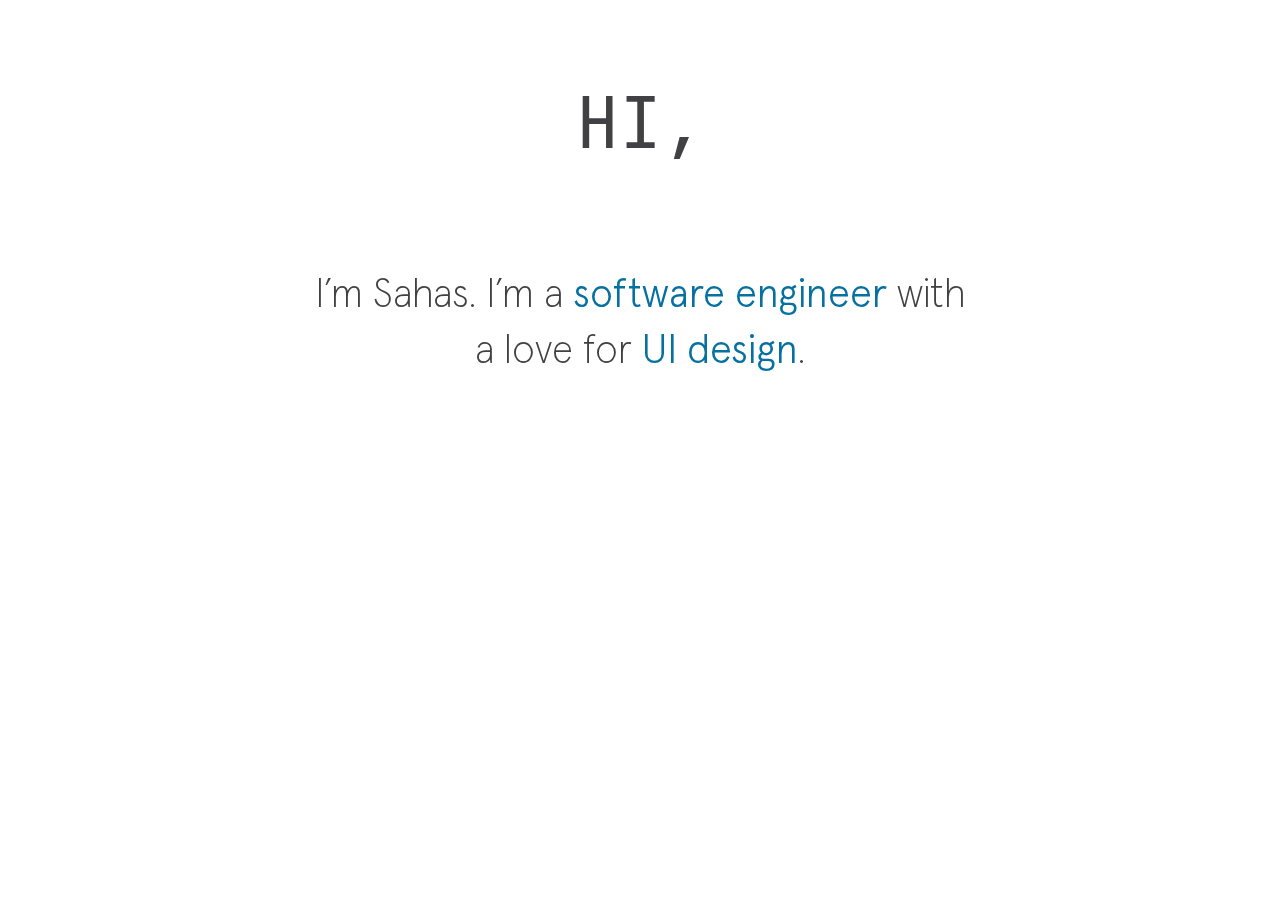
==== index.html @ 540bfed7 "minor font fixes" ====
<!doctype html>
<html lang="en">
<head>
    <!-- Required meta tags -->
    <meta charset="utf-8">
    <meta name="viewport" content="width=device-width, initial-scale=1, shrink-to-fit=no">

    <link
            rel="stylesheet"
            href="https://cdnjs.cloudflare.com/ajax/libs/animate.css/4.1.0/animate.min.css"
    />
    <!-- Bootstrap CSS -->
    <link rel="stylesheet" href="https://stackpath.bootstrapcdn.com/bootstrap/4.5.2/css/bootstrap.min.css" integrity="sha384-JcKb8q3iqJ61gNV9KGb8thSsNjpSL0n8PARn9HuZOnIxN0hoP+VmmDGMN5t9UJ0Z" crossorigin="anonymous">

    <link rel="stylesheet" href="fonts/ApercuPro/apercu_pro.css">
    <link rel="stylesheet" href="/css/styles.css">
    <link rel="stylesheet" href="css/styles.css">

    <script src="js/background.js"></script>
    <title>Sahas Chitlange</title>
</head>
<body>
<div include-html="html/navbar.html"></div>
<script>
    includeHTML();
</script>

<div class="container-fluid" id="background_container"></div>
<div class="container-fluid" >
    <div style="text-align: center; padding-top: 5em">
        <h1 id="hi" style="font-size: 4.5rem">HI,</h1>
        <h3 id="tag_line" style="margin: auto; margin-top: 101px; max-width: 652px; font-size: 2.5rem; line-height: 3.5rem">I’m Sahas. I’m a <accent>software engineer</accent> with a love for <accent>UI design</accent>. </h3>
    </div>

    <div style="height: 5rem"> 	&nbsp; </div>
</div>

<!-- Optional JavaScript -->
<!-- jQuery first, then Popper.js, then Bootstrap JS -->
<script src="https://code.jquery.com/jquery-3.5.1.slim.min.js" integrity="sha384-DfXdz2htPH0lsSSs5nCTpuj/zy4C+OGpamoFVy38MVBnE+IbbVYUew+OrCXaRkfj" crossorigin="anonymous"></script>
<script src="https://cdn.jsdelivr.net/npm/popper.js@1.16.1/dist/umd/popper.min.js" integrity="sha384-9/reFTGAW83EW2RDu2S0VKaIzap3H66lZH81PoYlFhbGU+6BZp6G7niu735Sk7lN" crossorigin="anonymous"></script>
<script src="https://stackpath.bootstrapcdn.com/bootstrap/4.5.2/js/bootstrap.min.js" integrity="sha384-B4gt1jrGC7Jh4AgTPSdUtOBvfO8shuf57BaghqFfPlYxofvL8/KUEfYiJOMMV+rV" crossorigin="anonymous"></script>

</body>
</html>
---- fonts/ApercuPro/apercu_pro.css ----
@font-face {
    font-family: 'Apercu Pro';
    src: url('ApercuPro-Medium.eot');
    src: local('Apercu Pro Medium'), local('ApercuPro-Medium'),
        url('ApercuPro-Medium.eot?#iefix') format('embedded-opentype'),
        url('ApercuPro-Medium.woff2') format('woff2'),
        url('ApercuPro-Medium.woff') format('woff'),
        url('ApercuPro-Medium.ttf') format('truetype');
    font-weight: 500;
    font-style: normal;
}

@font-face {
    font-family: 'Apercu Pro';
    src: url('ApercuPro-MediumItalic.eot');
    src: local('Apercu Pro Medium Italic'), local('ApercuPro-MediumItalic'),
        url('ApercuPro-MediumItalic.eot?#iefix') format('embedded-opentype'),
        url('ApercuPro-MediumItalic.woff2') format('woff2'),
        url('ApercuPro-MediumItalic.woff') format('woff'),
        url('ApercuPro-MediumItalic.ttf') format('truetype');
    font-weight: 500;
    font-style: italic;
}

@font-face {
    font-family: 'Apercu Pro';
    src: url('ApercuPro-ExtraLight.eot');
    src: local('Apercu Pro ExtraLight'), local('ApercuPro-ExtraLight'),
        url('ApercuPro-ExtraLight.eot?#iefix') format('embedded-opentype'),
        url('ApercuPro-ExtraLight.woff2') format('woff2'),
        url('ApercuPro-ExtraLight.woff') format('woff'),
        url('ApercuPro-ExtraLight.ttf') format('truetype');
    font-weight: 200;
    font-style: normal;
}

@font-face {
    font-family: 'Apercu Pro';
    src: url('ApercuPro-Black.eot');
    src: local('Apercu Pro Black'), local('ApercuPro-Black'),
        url('ApercuPro-Black.eot?#iefix') format('embedded-opentype'),
        url('ApercuPro-Black.woff2') format('woff2'),
        url('ApercuPro-Black.woff') format('woff'),
        url('ApercuPro-Black.ttf') format('truetype');
    font-weight: 900;
    font-style: normal;
}

@font-face {
    font-family: 'Apercu Pro';
    src: url('ApercuPro-Bold.eot');
    src: local('Apercu Pro Bold'), local('ApercuPro-Bold'),
        url('ApercuPro-Bold.eot?#iefix') format('embedded-opentype'),
        url('ApercuPro-Bold.woff2') format('woff2'),
        url('ApercuPro-Bold.woff') format('woff'),
        url('ApercuPro-Bold.ttf') format('truetype');
    font-weight: bold;
    font-style: normal;
}

@font-face {
    font-family: 'Apercu Pro';
    src: url('ApercuPro-BoldItalic.eot');
    src: local('Apercu Pro Bold Italic'), local('ApercuPro-BoldItalic'),
        url('ApercuPro-BoldItalic.eot?#iefix') format('embedded-opentype'),
        url('ApercuPro-BoldItalic.woff2') format('woff2'),
        url('ApercuPro-BoldItalic.woff') format('woff'),
        url('ApercuPro-BoldItalic.ttf') format('truetype');
    font-weight: bold;
    font-style: italic;
}

@font-face {
    font-family: 'Apercu Pro';
    src: url('ApercuPro-Thin.eot');
    src: local('Apercu Pro Thin'), local('ApercuPro-Thin'),
        url('ApercuPro-Thin.eot?#iefix') format('embedded-opentype'),
        url('ApercuPro-Thin.woff2') format('woff2'),
        url('ApercuPro-Thin.woff') format('woff'),
        url('ApercuPro-Thin.ttf') format('truetype');
    font-weight: 100;
    font-style: normal;
}

@font-face {
    font-family: 'Apercu Pro';
    src: url('ApercuPro-ThinItalic.eot');
    src: local('Apercu Pro Thin Italic'), local('ApercuPro-ThinItalic'),
        url('ApercuPro-ThinItalic.eot?#iefix') format('embedded-opentype'),
        url('ApercuPro-ThinItalic.woff2') format('woff2'),
        url('ApercuPro-ThinItalic.woff') format('woff'),
        url('ApercuPro-ThinItalic.ttf') format('truetype');
    font-weight: 100;
    font-style: italic;
}

@font-face {
    font-family: 'Apercu Pro';
    src: url('ApercuPro-Regular.eot');
    src: local('Apercu Pro Regular'), local('ApercuPro-Regular'),
        url('ApercuPro-Regular.eot?#iefix') format('embedded-opentype'),
        url('ApercuPro-Regular.woff2') format('woff2'),
        url('ApercuPro-Regular.woff') format('woff'),
        url('ApercuPro-Regular.ttf') format('truetype');
    font-weight: normal;
    font-style: normal;
}

@font-face {
    font-family: 'Apercu Pro';
    src: url('ApercuPro-Italic.eot');
    src: local('Apercu Pro Italic'), local('ApercuPro-Italic'),
        url('ApercuPro-Italic.eot?#iefix') format('embedded-opentype'),
        url('ApercuPro-Italic.woff2') format('woff2'),
        url('ApercuPro-Italic.woff') format('woff'),
        url('ApercuPro-Italic.ttf') format('truetype');
    font-weight: normal;
    font-style: italic;
}

@font-face {
    font-family: 'Apercu Pro';
    src: url('ApercuPro-ExtraLightItalic.eot');
    src: local('Apercu Pro ExtraLight Italic'), local('ApercuPro-ExtraLightItalic'),
        url('ApercuPro-ExtraLightItalic.eot?#iefix') format('embedded-opentype'),
        url('ApercuPro-ExtraLightItalic.woff2') format('woff2'),
        url('ApercuPro-ExtraLightItalic.woff') format('woff'),
        url('ApercuPro-ExtraLightItalic.ttf') format('truetype');
    font-weight: 200;
    font-style: italic;
}

@font-face {
    font-family: 'Apercu Pro';
    src: url('ApercuPro-Light.eot');
    src: local('Apercu Pro Light'), local('ApercuPro-Light'),
        url('ApercuPro-Light.eot?#iefix') format('embedded-opentype'),
        url('ApercuPro-Light.woff2') format('woff2'),
        url('ApercuPro-Light.woff') format('woff'),
        url('ApercuPro-Light.ttf') format('truetype');
    font-weight: 300;
    font-style: normal;
}

@font-face {
    font-family: 'Apercu Pro';
    src: url('ApercuPro-LightItalic.eot');
    src: local('Apercu Pro Light Italic'), local('ApercuPro-LightItalic'),
        url('ApercuPro-LightItalic.eot?#iefix') format('embedded-opentype'),
        url('ApercuPro-LightItalic.woff2') format('woff2'),
        url('ApercuPro-LightItalic.woff') format('woff'),
        url('ApercuPro-LightItalic.ttf') format('truetype');
    font-weight: 300;
    font-style: italic;
}

@font-face {
    font-family: 'Apercu Pro';
    src: url('ApercuPro-BlackItalic.eot');
    src: local('Apercu Pro Black Italic'), local('ApercuPro-BlackItalic'),
        url('ApercuPro-BlackItalic.eot?#iefix') format('embedded-opentype'),
        url('ApercuPro-BlackItalic.woff2') format('woff2'),
        url('ApercuPro-BlackItalic.woff') format('woff'),
        url('ApercuPro-BlackItalic.ttf') format('truetype');
    font-weight: 900;
    font-style: italic;
}
---- css/styles.css ----
@font-face{
    font-family: 'JetBrainsMono_Regular';
    src: url('../fonts/JetBrainsMono/web/woff2/JetBrainsMono-Regular.woff2') format('woff2'),
    url('../fonts/JetBrainsMono/web/woff/JetBrainsMono-Regular.woff') format('woff'),
    url('../fonts/JetBrainsMono/ttf/JetBrainsMono-Regular.ttf') format('truetype');
    font-style: normal;
}

@font-face{
    font-family: 'JetBrainsMono_Light';
    src: url('../fonts/JetBrainsMono/web/woff2/JetBrainsMono-Light.woff2') format('woff2'),
    url('../fonts/JetBrainsMono/web/woff/JetBrainsMono-Light.woff') format('woff'),
    url('../fonts/JetBrainsMono/ttf/JetBrainsMono-Light.ttf') format('truetype');
    font-style: normal;
}

@font-face{
    font-family: 'JetBrainsMono_Bold';
    src: url('../fonts/JetBrainsMono/web/woff2/JetBrainsMono-Bold.woff2') format('woff2'),
    url('../fonts/JetBrainsMono/web/woff/JetBrainsMono-Bold.woff') format('woff'),
    url('../fonts/JetBrainsMono/ttf/JetBrainsMono-Bold.ttf') format('truetype');
    font-style: normal;
}

body {
    font-family: 'JetBrainsMono_Regular', sans-serif;
    /*font-weight: 100 !important;*/
    color: #414042 !important;
}


h3 {
    font-family: "Apercu Pro";
    font-weight: 200;
}


.navbar{
    padding: 2rem;
}
.navbar-brand{
    font-size: 2.6rem;
}

.navbar_list{
    display: inline-flex;
    justify-content: space-evenly;
    font-size: 1.4rem;
}

.navbar_list a {
    margin-left: 3rem;
    text-decoration : none;
    color: #414042;
}
.navbar-toggler{
    outline: none;
    padding-right: 0;
    border: none;
}

accent{
    color: #0671A1;
    font-weight: 300;
}

#background_container{
    position: fixed;
    z-index: -1;
    background-image: url("../img/home_page_face.png");
    background-size: 429px;
    height: 650px;
    background-repeat: no-repeat;
    background-position-x:  -90px;
    background-position-y:  30px;
    padding: 2rem;
}


.sidenav {
    height: 100%;
    width: 0;
    position: fixed;
    z-index: 1;
    top: 0;
    right: 0;
    background-color: #414042;
    overflow-x: hidden;
    transition: 0.5s;
    padding-top: 60px;
}

.sidenav a {
    padding: 8px 8px 8px 32px;
    text-decoration: none;
    font-size: 25px;
    color: #818181;
    display: block;
    transition: 0.3s;
}

.sidenav a:hover {
    color: #0671A1;
}

.sidenav .closebtn {
    position: absolute;
    top: 0;
    right: 25px;
    font-size: 36px;
    margin-left: 50px;
}

@media screen and (max-height: 450px) {
    .sidenav {padding-top: 15px;}
    .sidenav a {font-size: 18px;}
}

@media (max-width: 280px) {

    .navbar-brand{
        margin: 0;
        font-size: 1.30rem;
    }
}
@media (max-width: 360px) {

    .navbar-brand{
        margin: 0;
        font-size: 1.50rem;
    }
}

@media (min-width: 360px) {

    .navbar-brand{
        margin: 0;
        font-size: 1.50rem;
    }
}

@media (max-width: 450px) {

    .navbar-brand{
        font-size: 1.5rem;
    }
    #tag_line{
        margin-top: 2rem !important;
    }
}

@media (min-width: 620px) {
    .navbar-brand{
        margin: 0;
        font-size: 2.60rem;
    }
}

@media (max-width: 992px) {
    #background_container{
        opacity: 25%;
    }
}

@media (min-width: 1200px) {  }

a:hover {
    color: #0671A1;
}
---- css/styles.css ----
@font-face{
    font-family: 'JetBrainsMono_Regular';
    src: url('../fonts/JetBrainsMono/web/woff2/JetBrainsMono-Regular.woff2') format('woff2'),
    url('../fonts/JetBrainsMono/web/woff/JetBrainsMono-Regular.woff') format('woff'),
    url('../fonts/JetBrainsMono/ttf/JetBrainsMono-Regular.ttf') format('truetype');
    font-style: normal;
}

@font-face{
    font-family: 'JetBrainsMono_Light';
    src: url('../fonts/JetBrainsMono/web/woff2/JetBrainsMono-Light.woff2') format('woff2'),
    url('../fonts/JetBrainsMono/web/woff/JetBrainsMono-Light.woff') format('woff'),
    url('../fonts/JetBrainsMono/ttf/JetBrainsMono-Light.ttf') format('truetype');
    font-style: normal;
}

@font-face{
    font-family: 'JetBrainsMono_Bold';
    src: url('../fonts/JetBrainsMono/web/woff2/JetBrainsMono-Bold.woff2') format('woff2'),
    url('../fonts/JetBrainsMono/web/woff/JetBrainsMono-Bold.woff') format('woff'),
    url('../fonts/JetBrainsMono/ttf/JetBrainsMono-Bold.ttf') format('truetype');
    font-style: normal;
}

body {
    font-family: 'JetBrainsMono_Regular', sans-serif;
    /*font-weight: 100 !important;*/
    color: #414042 !important;
}


h3 {
    font-family: "Apercu Pro";
    font-weight: 200;
}


.navbar{
    padding: 2rem;
}
.navbar-brand{
    font-size: 2.6rem;
}

.navbar_list{
    display: inline-flex;
    justify-content: space-evenly;
    font-size: 1.4rem;
}

.navbar_list a {
    margin-left: 3rem;
    text-decoration : none;
    color: #414042;
}
.navbar-toggler{
    outline: none;
    padding-right: 0;
    border: none;
}

accent{
    color: #0671A1;
    font-weight: 300;
}

#background_container{
    position: fixed;
    z-index: -1;
    background-image: url("../img/home_page_face.png");
    background-size: 429px;
    height: 650px;
    background-repeat: no-repeat;
    background-position-x:  -90px;
    background-position-y:  30px;
    padding: 2rem;
}


.sidenav {
    height: 100%;
    width: 0;
    position: fixed;
    z-index: 1;
    top: 0;
    right: 0;
    background-color: #414042;
    overflow-x: hidden;
    transition: 0.5s;
    padding-top: 60px;
}

.sidenav a {
    padding: 8px 8px 8px 32px;
    text-decoration: none;
    font-size: 25px;
    color: #818181;
    display: block;
    transition: 0.3s;
}

.sidenav a:hover {
    color: #0671A1;
}

.sidenav .closebtn {
    position: absolute;
    top: 0;
    right: 25px;
    font-size: 36px;
    margin-left: 50px;
}

@media screen and (max-height: 450px) {
    .sidenav {padding-top: 15px;}
    .sidenav a {font-size: 18px;}
}

@media (max-width: 280px) {

    .navbar-brand{
        margin: 0;
        font-size: 1.30rem;
    }
}
@media (max-width: 360px) {

    .navbar-brand{
        margin: 0;
        font-size: 1.50rem;
    }
}

@media (min-width: 360px) {

    .navbar-brand{
        margin: 0;
        font-size: 1.50rem;
    }
}

@media (max-width: 450px) {

    .navbar-brand{
        font-size: 1.5rem;
    }
    #tag_line{
        margin-top: 2rem !important;
    }
}

@media (min-width: 620px) {
    .navbar-brand{
        margin: 0;
        font-size: 2.60rem;
    }
}

@media (max-width: 992px) {
    #background_container{
        opacity: 25%;
    }
}

@media (min-width: 1200px) {  }

a:hover {
    color: #0671A1;
}
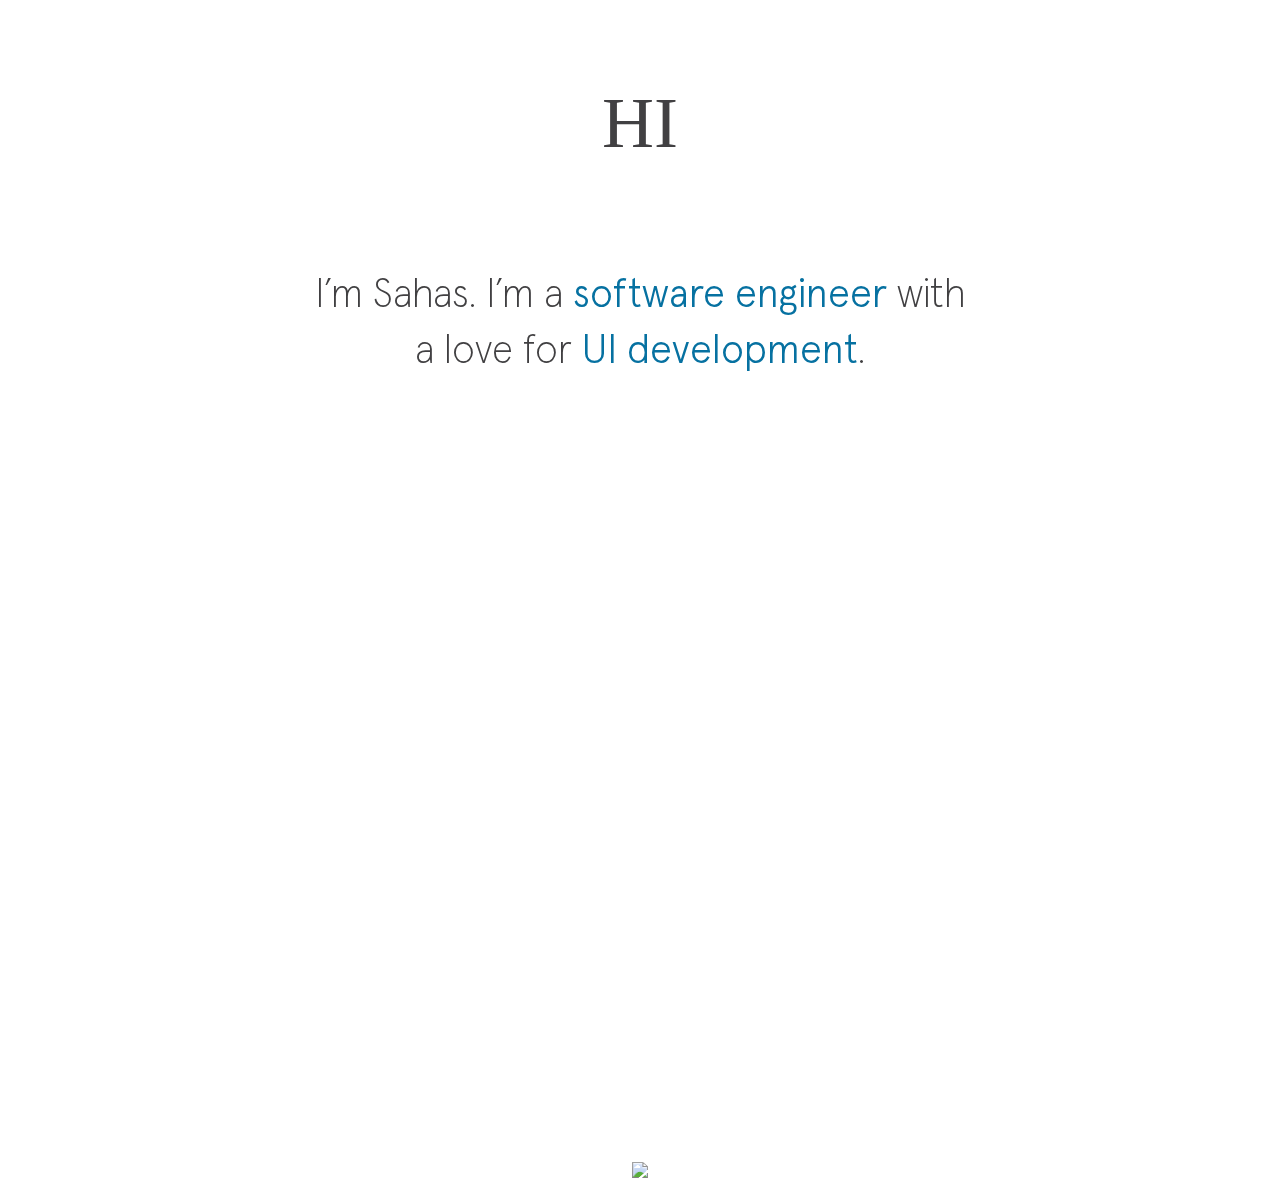
==== commit ecac35b7: "homepage major changes" ====
--- a/index.html
+++ b/index.html
@@ -18,6 +18,25 @@
 
     <script src="js/background.js"></script>
     <title>Sahas Chitlange</title>
+    <!-- Primary Meta Tags -->
+    <title>Sahas Chitlange</title>
+    <meta name="title" content="Sahas Chitlange">
+    <meta name="description" content="Software Engineer who loves UI design.">
+
+    <!-- Open Graph / Facebook -->
+    <meta property="og:type" content="website">
+    <meta property="og:url" content="https://chitlangesahas.github.io/">
+    <meta property="og:title" content="Sahas Chitlange">
+    <meta property="og:description" content="Software Engineer who loves UI design.">
+    <meta property="og:image" content="img/metaImage.png">
+
+    <!-- Twitter -->
+    <meta property="twitter:card" content="summary_large_image">
+    <meta property="twitter:url" content="https://chitlangesahas.github.io/">
+    <meta property="twitter:title" content="Sahas Chitlange">
+    <meta property="twitter:description" content="Software Engineer who loves UI design.">
+    <meta property="twitter:image" content="img/metaImage.png">
+
 </head>
 <body>
 <div include-html="html/navbar.html"></div>
@@ -26,11 +45,16 @@
 </script>
 
 <div class="container-fluid" id="background_container"></div>
-<div class="container-fluid" >
+<div class="container-fluid">
     <div style="text-align: center; padding-top: 5em">
-        <h1 id="hi" style="font-size: 4.5rem">HI,</h1>
-        <h3 id="tag_line" style="margin: auto; margin-top: 101px; max-width: 652px; font-size: 2.5rem; line-height: 3.5rem">I’m Sahas. I’m a <accent>software engineer</accent> with a love for <accent>UI design</accent>. </h3>
+        <h1 id="hi" style="font-size: 4.5rem">HI</h1>
+        <h3 id="tag_line" style="margin: auto; margin-top: 101px; max-width: 652px; font-size: 2.5rem; line-height: 3.5rem">I’m Sahas. I’m a <accent>software engineer</accent> with a love for <accent>UI development</accent>. </h3>
     </div>
+    
+    <img src="./svg/vertical_breaker.svg" style="position: absolute;
+  top: 50%;
+  left: 50%;
+  transform: translate(-50%, -50%); margin-top: 45rem">
 
     <div style="height: 5rem"> 	&nbsp; </div>
 </div>
--- a/css/styles.css
+++ b/css/styles.css
@@ -22,6 +22,12 @@
     font-style: normal;
 }
 
+@font-face{
+    font-family: 'Handwritten_Pretty_Queen';
+    src: url('../fonts/script/script.ttf');
+    font-style: normal;
+}
+
 body {
     font-family: 'JetBrainsMono_Regular', sans-serif;
     /*font-weight: 100 !important;*/
@@ -32,6 +38,10 @@
 h3 {
     font-family: "Apercu Pro";
     font-weight: 200;
+}
+
+#hi{
+    font-family: "Handwritten_Pretty_Queen";
 }
 
 
--- a/css/styles.css
+++ b/css/styles.css
@@ -22,6 +22,12 @@
     font-style: normal;
 }
 
+@font-face{
+    font-family: 'Handwritten_Pretty_Queen';
+    src: url('../fonts/script/script.ttf');
+    font-style: normal;
+}
+
 body {
     font-family: 'JetBrainsMono_Regular', sans-serif;
     /*font-weight: 100 !important;*/
@@ -32,6 +38,10 @@
 h3 {
     font-family: "Apercu Pro";
     font-weight: 200;
+}
+
+#hi{
+    font-family: "Handwritten_Pretty_Queen";
 }
 
 
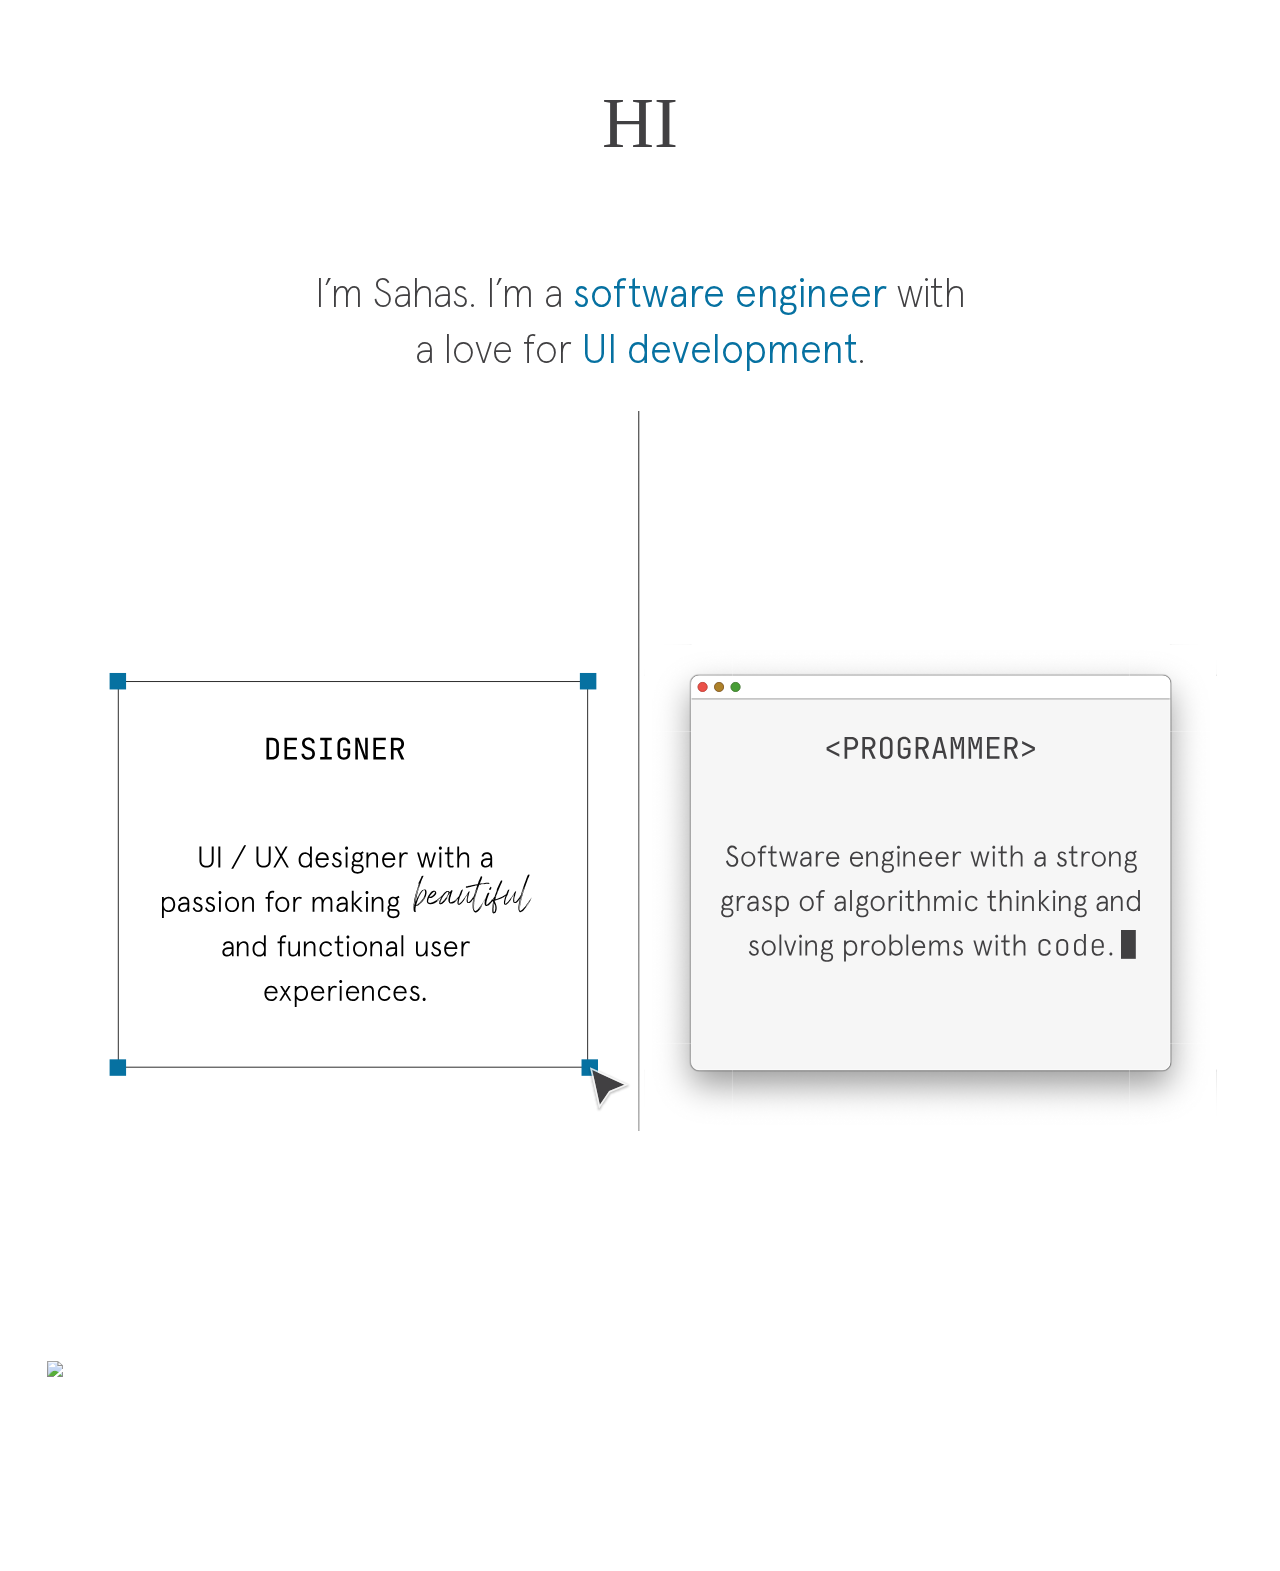
==== commit d5a94e11: "homepage major changes" ====
--- a/index.html
+++ b/index.html
@@ -50,13 +50,17 @@
         <h1 id="hi" style="font-size: 4.5rem">HI</h1>
         <h3 id="tag_line" style="margin: auto; margin-top: 101px; max-width: 652px; font-size: 2.5rem; line-height: 3.5rem">I’m Sahas. I’m a <accent>software engineer</accent> with a love for <accent>UI development</accent>. </h3>
     </div>
-    
-    <img src="./svg/vertical_breaker.svg" style="position: absolute;
-  top: 50%;
-  left: 50%;
-  transform: translate(-50%, -50%); margin-top: 45rem">
 
-    <div style="height: 5rem"> 	&nbsp; </div>
+    <div id="hero_image" class="" style="margin-top: 20rem; justify-content: space-between; padding: 1rem;" >
+        <div style="padding: 1rem">
+            <img src="svg/hero_designer_programmer.svg" style="margin-top: -20rem" width="100%">
+        </div>
+    </div>
+    <div id="hero_image_mobile" class="" style="margin-top: 20rem; padding: 1rem;" >
+        <div style="padding: 1rem">
+            <img src="svg/vertical_hero_mobile.svg" style="margin-top: -20rem">
+        </div>
+    </div>
 </div>
 
 <!-- Optional JavaScript -->
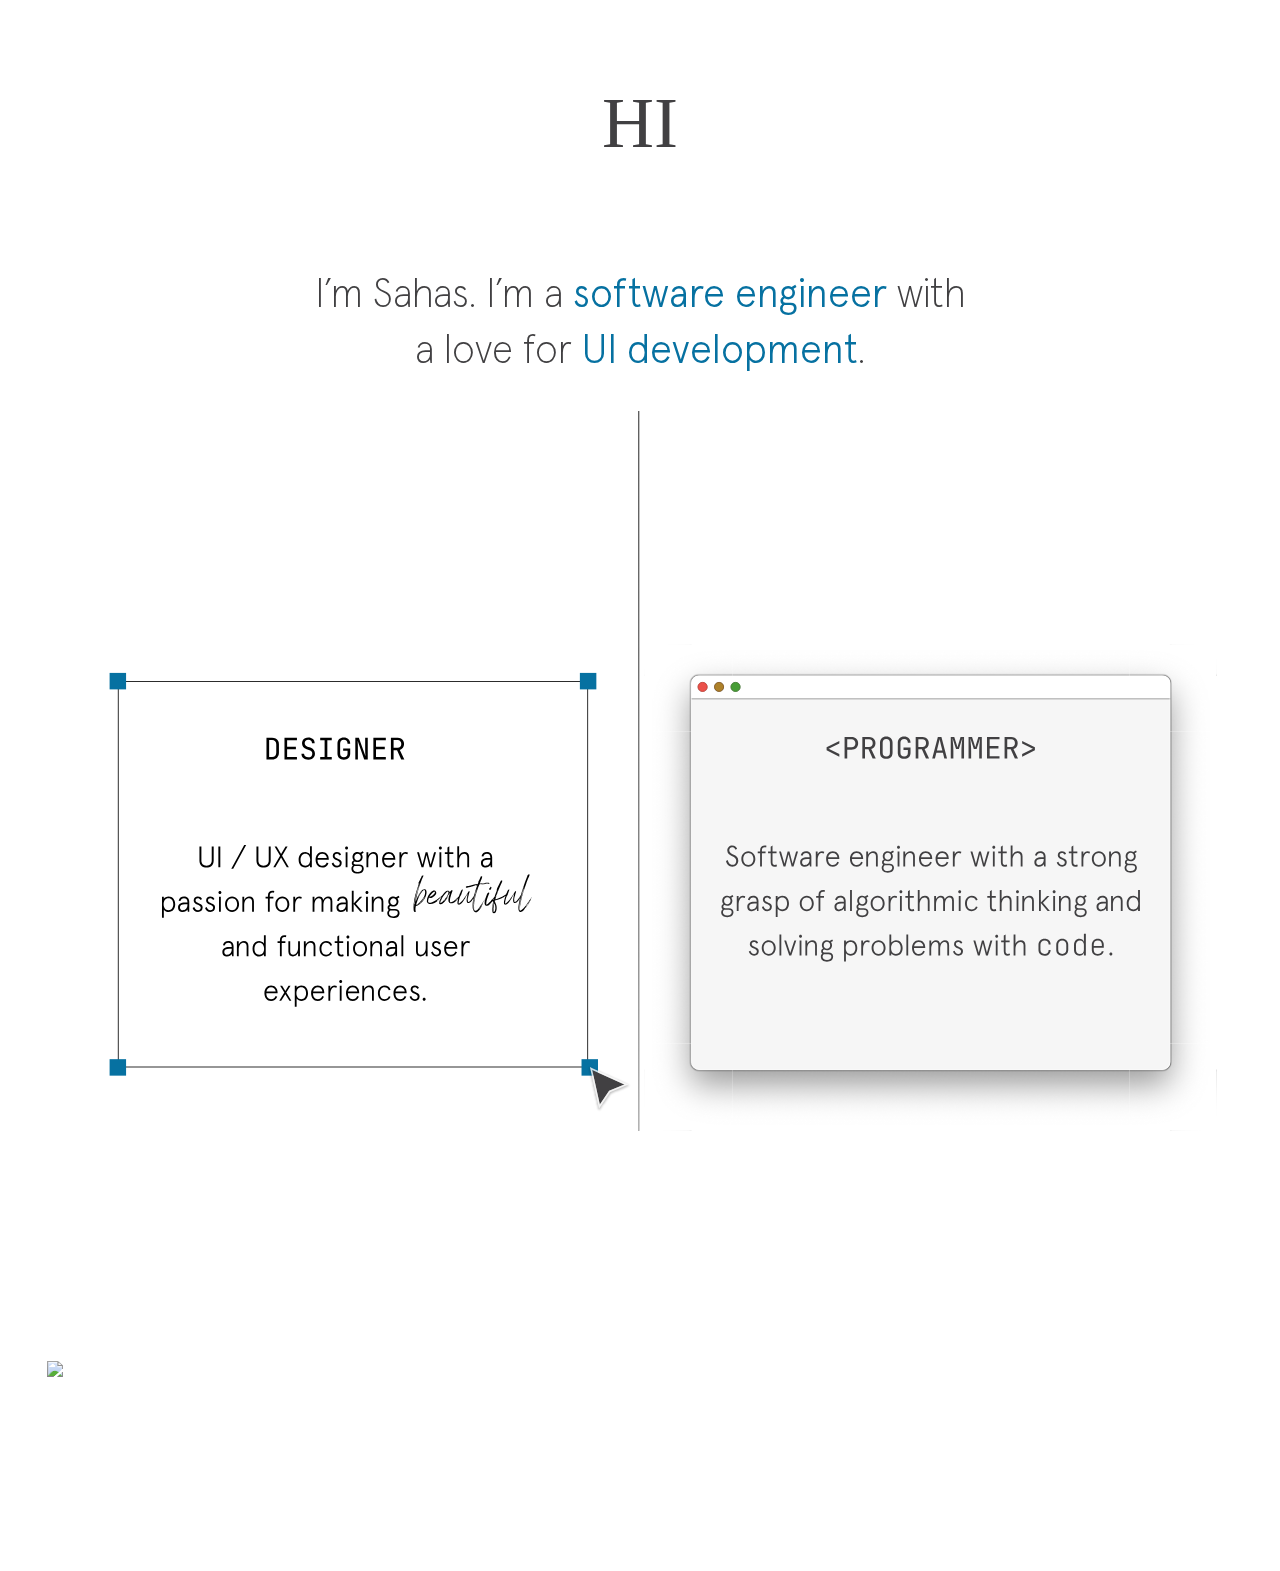
==== commit a86fd553: "homepage major changes" ====
--- a/index.html
+++ b/index.html
@@ -53,7 +53,114 @@
 
     <div id="hero_image" class="" style="margin-top: 20rem; justify-content: space-between; padding: 1rem;" >
         <div style="padding: 1rem">
-            <img src="svg/hero_designer_programmer.svg" style="margin-top: -20rem" width="100%">
+<!--            <img src="svg/hero_designer_programmer.svg" style="margin-top: -20rem" width="100%">-->
+            <svg style="margin-top: -20rem" width="100%" viewBox="0 0 1440 874" fill="none" xmlns="http://www.w3.org/2000/svg" xmlns:xlink="http://www.w3.org/1999/xlink">
+                <line x1="718.5" x2="718.5" y2="874" stroke="black"/>
+                <line x1="718.5" x2="718.5" y2="874" stroke="url(#paint0_linear)"/>
+                <rect x="726" y="283" width="106" height="106" fill="url(#pattern0)"/>
+                <rect x="832" y="283" width="482" height="106" fill="url(#pattern1)"/>
+                <rect x="1314" y="283" width="106" height="106" fill="url(#pattern2)"/>
+                <rect x="726" y="389" width="106" height="379" fill="url(#pattern3)"/>
+                <rect x="1314" y="389" width="106" height="379" fill="url(#pattern4)"/>
+                <rect x="726" y="768" width="106" height="106" fill="url(#pattern5)"/>
+                <rect x="832" y="768" width="482" height="106" fill="url(#pattern6)"/>
+                <rect x="1314" y="768" width="106" height="106" fill="url(#pattern7)"/>
+                <mask id="mask0" mask-type="alpha" maskUnits="userSpaceOnUse" x="782" y="321" width="582" height="479">
+                    <rect x="782" y="321" width="582" height="479" rx="10" fill="black"/>
+                </mask>
+                <g mask="url(#mask0)">
+                    <rect x="782" y="321" width="582" height="479" fill="#F6F6F6"/>
+                    <rect width="582" height="28" transform="translate(782 321)" fill="white"/>
+                    <mask id="path-12-inside-1" fill="white">
+                        <path fill-rule="evenodd" clip-rule="evenodd" d="M802 335C802 338.314 799.314 341 796 341C792.686 341 790 338.314 790 335C790 331.686 792.686 329 796 329C799.314 329 802 331.686 802 335ZM822 335C822 338.314 819.314 341 816 341C812.686 341 810 338.314 810 335C810 331.686 812.686 329 816 329C819.314 329 822 331.686 822 335ZM836 341C839.314 341 842 338.314 842 335C842 331.686 839.314 329 836 329C832.686 329 830 331.686 830 335C830 338.314 832.686 341 836 341Z"/>
+                    </mask>
+                    <path fill-rule="evenodd" clip-rule="evenodd" d="M802 335C802 338.314 799.314 341 796 341C792.686 341 790 338.314 790 335C790 331.686 792.686 329 796 329C799.314 329 802 331.686 802 335ZM822 335C822 338.314 819.314 341 816 341C812.686 341 810 338.314 810 335C810 331.686 812.686 329 816 329C819.314 329 822 331.686 822 335ZM836 341C839.314 341 842 338.314 842 335C842 331.686 839.314 329 836 329C832.686 329 830 331.686 830 335C830 338.314 832.686 341 836 341Z" fill="#DADADA"/>
+                    <path d="M796 342C799.866 342 803 338.866 803 335H801C801 337.761 798.761 340 796 340V342ZM789 335C789 338.866 792.134 342 796 342V340C793.239 340 791 337.761 791 335H789ZM796 328C792.134 328 789 331.134 789 335H791C791 332.239 793.239 330 796 330V328ZM803 335C803 331.134 799.866 328 796 328V330C798.761 330 801 332.239 801 335H803ZM816 342C819.866 342 823 338.866 823 335H821C821 337.761 818.761 340 816 340V342ZM809 335C809 338.866 812.134 342 816 342V340C813.239 340 811 337.761 811 335H809ZM816 328C812.134 328 809 331.134 809 335H811C811 332.239 813.239 330 816 330V328ZM823 335C823 331.134 819.866 328 816 328V330C818.761 330 821 332.239 821 335H823ZM841 335C841 337.761 838.761 340 836 340V342C839.866 342 843 338.866 843 335H841ZM836 330C838.761 330 841 332.239 841 335H843C843 331.134 839.866 328 836 328V330ZM831 335C831 332.239 833.239 330 836 330V328C832.134 328 829 331.134 829 335H831ZM836 340C833.239 340 831 337.761 831 335H829C829 338.866 832.134 342 836 342V340Z" fill="#A9A9A9" mask="url(#path-12-inside-1)"/>
+                </g>
+                <circle cx="796" cy="335" r="5.5" fill="#EB514A" stroke="#CF3A30"/>
+                <circle cx="816" cy="335" r="5.5" fill="#AD812A" stroke="#8A5A1D"/>
+                <circle cx="836" cy="335" r="5.5" fill="#479D36" stroke="#3E812A"/>
+                <rect x="782" y="349" width="582" height="1" fill="black" fill-opacity="0.33"/>
+                <g opacity="0.15" filter="url(#filter0_i)">
+                    <rect x="782" y="349" width="582" height="2" fill="url(#paint1_linear)"/>
+                </g>
+                <path id ="cursor_code" d="M1304 630H1322V665H1304V630Z" fill="#414042"/>
+                <rect x="782.5" y="321.5" width="581" height="478" rx="9.5" stroke="white" stroke-opacity="0.7"/>
+                <path d="M837.972 531.4C836.784 529.24 835.524 527.512 831.852 527.512C828.684 527.512 825.984 529.96 825.984 533.704C825.984 541.3 836.856 539.716 836.856 545.98C836.856 549.364 834.84 551.056 832.14 551.056C828.648 551.056 827.316 548.248 826.488 545.26L824.436 546.484C825.264 550.408 827.928 553.288 832.14 553.288C836.208 553.288 839.34 550.444 839.34 545.908C839.34 537.592 828.36 539.572 828.36 533.416C828.36 531.652 829.512 529.744 831.852 529.744C833.4 529.744 834.84 530.356 836.028 532.624L837.972 531.4ZM843.045 543.928C843.045 548.68 846.249 553.288 851.541 553.288C856.833 553.288 860.037 548.68 860.037 543.928C860.037 539.176 856.833 534.568 851.541 534.568C846.249 534.568 843.045 539.176 843.045 543.928ZM845.385 543.928C845.385 540.292 847.473 536.656 851.541 536.656C855.609 536.656 857.697 540.292 857.697 543.928C857.697 547.564 855.609 551.2 851.541 551.2C847.473 551.2 845.385 547.564 845.385 543.928ZM862.939 536.944H865.819V553H868.051V536.944H872.443V534.856H868.051V533.344C868.051 530.788 869.275 529.6 871.255 529.6C872.119 529.6 872.659 529.816 873.127 530.032L873.595 527.98C873.127 527.728 872.335 527.512 871.435 527.512C867.907 527.512 865.819 529.456 865.819 533.704V534.856H862.939V536.944ZM875.47 536.944H878.674V547.852C878.674 551.668 880.582 553.288 883.21 553.288C884.326 553.288 885.514 553.108 886.378 552.64L885.766 550.624C885.082 551.056 884.218 551.2 883.498 551.2C881.95 551.2 880.906 550.264 880.906 548.212V536.944H885.802V534.856H880.906V527.512L878.674 528.988V534.856H875.47V536.944ZM909.54 534.856L905.292 549.832L901.476 534.856H899.244L895.428 549.832L891.18 534.856H888.84L894.276 553H896.58L900.36 538.168L904.14 553H906.444L911.88 534.856H909.54ZM916.788 547.78C916.788 545.404 918.732 543.928 922.872 543.928H925.824V544.612C925.824 549.508 922.656 551.2 920.316 551.2C918.156 551.2 916.788 550.012 916.788 547.78ZM928.056 540.976C928.056 536.872 925.212 534.568 921.648 534.568C918.408 534.568 915.672 536.476 915.168 539.536L917.328 540.04C917.868 538.204 919.164 536.656 921.648 536.656C924.06 536.656 925.824 537.88 925.824 541.048V541.84H922.8C917.724 541.84 914.448 543.748 914.448 547.78C914.448 551.776 917.076 553.288 920.1 553.288C922.98 553.288 924.816 551.956 925.824 550.192L926.364 553H928.056V540.976ZM943.727 535.18C942.827 534.82 942.035 534.568 940.991 534.568C938.543 534.568 936.743 535.864 935.663 538.096V534.856H933.431V553H935.663V545.98C935.663 539.788 937.895 536.656 940.667 536.656C941.603 536.656 942.431 536.872 943.223 537.304L943.727 535.18ZM962.003 542.92C962.003 537.916 958.727 534.568 954.047 534.568C949.223 534.568 945.983 538.528 945.983 543.928C945.983 549.328 949.223 553.288 954.047 553.288C957.395 553.288 959.735 551.992 961.607 548.284L959.627 547.312C958.295 550.012 956.819 551.2 954.047 551.2C950.411 551.2 948.323 548.176 948.323 543.928H962.003V542.92ZM954.047 536.656C957.323 536.656 959.267 538.708 959.699 541.84H948.467C949.079 538.888 951.023 536.656 954.047 536.656ZM990.936 542.92C990.936 537.916 987.66 534.568 982.98 534.568C978.156 534.568 974.916 538.528 974.916 543.928C974.916 549.328 978.156 553.288 982.98 553.288C986.328 553.288 988.668 551.992 990.54 548.284L988.56 547.312C987.228 550.012 985.752 551.2 982.98 551.2C979.344 551.2 977.256 548.176 977.256 543.928H990.936V542.92ZM982.98 536.656C986.256 536.656 988.2 538.708 988.632 541.84H977.4C978.012 538.888 979.956 536.656 982.98 536.656ZM1008.72 540.544C1008.72 536.728 1006.56 534.568 1003.14 534.568C1000.51 534.568 998.136 536.26 996.912 538.636V534.856H994.68V553H996.912V545.044C996.912 539.896 999.468 536.656 1002.78 536.656C1005.3 536.656 1006.49 538.204 1006.49 540.832V553H1008.72V540.544ZM1014.74 540.652C1014.74 542.236 1015.28 543.64 1016.11 544.648C1014.85 545.224 1013.88 546.376 1013.88 547.888C1013.88 549.364 1014.42 550.3 1015.32 550.84C1014.31 551.596 1013.45 552.892 1013.45 554.656C1013.45 558.4 1016.33 560.632 1020.93 560.632C1025.15 560.632 1028.39 558.832 1028.39 554.368C1028.39 551.02 1026.08 549.616 1022.95 549.616H1018.27C1017.12 549.616 1016.04 549.184 1016.04 547.888C1016.04 547.024 1016.43 546.34 1017.51 545.872C1018.49 546.448 1019.64 546.736 1020.9 546.736C1024.35 546.736 1027.05 544.36 1027.05 540.652C1027.05 539.14 1026.59 537.88 1025.79 536.872L1028.31 535.468L1027.27 533.56L1024.03 535.396C1023.13 534.892 1022.05 534.568 1020.9 534.568C1017.44 534.568 1014.74 536.98 1014.74 540.652ZM1022.7 551.56C1024.82 551.56 1026.23 552.388 1026.23 554.656C1026.23 556.888 1024.5 558.616 1020.93 558.616C1017.33 558.616 1015.61 557.068 1015.61 554.728C1015.61 553.504 1016 552.244 1017.23 551.452C1017.77 551.524 1018.34 551.56 1018.99 551.56H1022.7ZM1016.97 540.652C1016.97 538.024 1018.81 536.512 1020.9 536.512C1022.99 536.512 1024.82 538.024 1024.82 540.652C1024.82 543.28 1022.99 544.792 1020.9 544.792C1018.81 544.792 1016.97 543.28 1016.97 540.652ZM1032.04 529.636C1032.04 530.68 1032.83 531.472 1033.87 531.472C1034.92 531.472 1035.71 530.68 1035.71 529.636C1035.71 528.592 1034.92 527.8 1033.87 527.8C1032.83 527.8 1032.04 528.592 1032.04 529.636ZM1032.76 534.856V553H1034.99V534.856H1032.76ZM1053.79 540.544C1053.79 536.728 1051.63 534.568 1048.21 534.568C1045.58 534.568 1043.21 536.26 1041.98 538.636V534.856H1039.75V553H1041.98V545.044C1041.98 539.896 1044.54 536.656 1047.85 536.656C1050.37 536.656 1051.56 538.204 1051.56 540.832V553H1053.79V540.544ZM1074.78 542.92C1074.78 537.916 1071.51 534.568 1066.83 534.568C1062 534.568 1058.76 538.528 1058.76 543.928C1058.76 549.328 1062 553.288 1066.83 553.288C1070.18 553.288 1072.52 551.992 1074.39 548.284L1072.41 547.312C1071.08 550.012 1069.6 551.2 1066.83 551.2C1063.19 551.2 1061.1 548.176 1061.1 543.928H1074.78V542.92ZM1066.83 536.656C1070.1 536.656 1072.05 538.708 1072.48 541.84H1061.25C1061.86 538.888 1063.8 536.656 1066.83 536.656ZM1094.86 542.92C1094.86 537.916 1091.58 534.568 1086.9 534.568C1082.08 534.568 1078.84 538.528 1078.84 543.928C1078.84 549.328 1082.08 553.288 1086.9 553.288C1090.25 553.288 1092.59 551.992 1094.46 548.284L1092.48 547.312C1091.15 550.012 1089.67 551.2 1086.9 551.2C1083.27 551.2 1081.18 548.176 1081.18 543.928H1094.86V542.92ZM1086.9 536.656C1090.18 536.656 1092.12 538.708 1092.55 541.84H1081.32C1081.93 538.888 1083.88 536.656 1086.9 536.656ZM1110.16 535.18C1109.26 534.82 1108.46 534.568 1107.42 534.568C1104.97 534.568 1103.17 535.864 1102.09 538.096V534.856H1099.86V553H1102.09V545.98C1102.09 539.788 1104.32 536.656 1107.1 536.656C1108.03 536.656 1108.86 536.872 1109.65 537.304L1110.16 535.18ZM1141.96 534.856L1137.71 549.832L1133.89 534.856H1131.66L1127.85 549.832L1123.6 534.856H1121.26L1126.69 553H1129L1132.78 538.168L1136.56 553H1138.86L1144.3 534.856H1141.96ZM1147.74 529.636C1147.74 530.68 1148.53 531.472 1149.57 531.472C1150.62 531.472 1151.41 530.68 1151.41 529.636C1151.41 528.592 1150.62 527.8 1149.57 527.8C1148.53 527.8 1147.74 528.592 1147.74 529.636ZM1148.46 534.856V553H1150.69V534.856H1148.46ZM1154.96 536.944H1158.17V547.852C1158.17 551.668 1160.07 553.288 1162.7 553.288C1163.82 553.288 1165.01 553.108 1165.87 552.64L1165.26 550.624C1164.57 551.056 1163.71 551.2 1162.99 551.2C1161.44 551.2 1160.4 550.264 1160.4 548.212V536.944H1165.29V534.856H1160.4V527.512L1158.17 528.988V534.856H1154.96V536.944ZM1184.47 540.544C1184.47 536.728 1182.38 534.568 1178.81 534.568C1176.33 534.568 1173.59 535.9 1172.33 538.816V527.512H1170.1V553H1172.33V545.26C1172.33 540.004 1175.14 536.656 1178.45 536.656C1180.94 536.656 1182.23 538.204 1182.23 540.832V553H1184.47V540.544ZM1201.17 547.78C1201.17 545.404 1203.11 543.928 1207.25 543.928H1210.2V544.612C1210.2 549.508 1207.04 551.2 1204.7 551.2C1202.54 551.2 1201.17 550.012 1201.17 547.78ZM1212.44 540.976C1212.44 536.872 1209.59 534.568 1206.03 534.568C1202.79 534.568 1200.05 536.476 1199.55 539.536L1201.71 540.04C1202.25 538.204 1203.54 536.656 1206.03 536.656C1208.44 536.656 1210.2 537.88 1210.2 541.048V541.84H1207.18C1202.1 541.84 1198.83 543.748 1198.83 547.78C1198.83 551.776 1201.46 553.288 1204.48 553.288C1207.36 553.288 1209.2 551.956 1210.2 550.192L1210.74 553H1212.44V540.976ZM1232.34 534.568C1229.46 534.568 1227.26 536.512 1227.26 539.428C1227.26 545.116 1235.83 543.82 1235.83 547.96C1235.83 549.94 1234.68 551.2 1232.55 551.2C1229.89 551.2 1228.77 549.472 1227.98 547.276L1226 548.32C1226.72 550.696 1228.7 553.288 1232.55 553.288C1236.01 553.288 1238.17 551.092 1238.17 547.6C1238.17 542.344 1229.56 543.064 1229.56 539.392C1229.56 537.736 1230.68 536.656 1232.23 536.656C1233.67 536.656 1234.68 537.268 1235.79 538.744L1237.38 537.376C1236.15 535.648 1234.64 534.568 1232.34 534.568ZM1240.67 536.944H1243.88V547.852C1243.88 551.668 1245.79 553.288 1248.41 553.288C1249.53 553.288 1250.72 553.108 1251.58 552.64L1250.97 550.624C1250.29 551.056 1249.42 551.2 1248.7 551.2C1247.15 551.2 1246.11 550.264 1246.11 548.212V536.944H1251.01V534.856H1246.11V527.512L1243.88 528.988V534.856H1240.67V536.944ZM1266.36 535.18C1265.46 534.82 1264.66 534.568 1263.62 534.568C1261.17 534.568 1259.37 535.864 1258.29 538.096V534.856H1256.06V553H1258.29V545.98C1258.29 539.788 1260.52 536.656 1263.3 536.656C1264.23 536.656 1265.06 536.872 1265.85 537.304L1266.36 535.18ZM1268.61 543.928C1268.61 548.68 1271.82 553.288 1277.11 553.288C1282.4 553.288 1285.6 548.68 1285.6 543.928C1285.6 539.176 1282.4 534.568 1277.11 534.568C1271.82 534.568 1268.61 539.176 1268.61 543.928ZM1270.95 543.928C1270.95 540.292 1273.04 536.656 1277.11 536.656C1281.18 536.656 1283.26 540.292 1283.26 543.928C1283.26 547.564 1281.18 551.2 1277.11 551.2C1273.04 551.2 1270.95 547.564 1270.95 543.928ZM1303.65 540.544C1303.65 536.728 1301.49 534.568 1298.07 534.568C1295.44 534.568 1293.06 536.26 1291.84 538.636V534.856H1289.61V553H1291.84V545.044C1291.84 539.896 1294.39 536.656 1297.71 536.656C1300.23 536.656 1301.41 538.204 1301.41 540.832V553H1303.65V540.544ZM1309.67 540.652C1309.67 542.236 1310.21 543.64 1311.04 544.648C1309.78 545.224 1308.8 546.376 1308.8 547.888C1308.8 549.364 1309.34 550.3 1310.24 550.84C1309.24 551.596 1308.37 552.892 1308.37 554.656C1308.37 558.4 1311.25 560.632 1315.86 560.632C1320.07 560.632 1323.31 558.832 1323.31 554.368C1323.31 551.02 1321.01 549.616 1317.88 549.616H1313.2C1312.04 549.616 1310.96 549.184 1310.96 547.888C1310.96 547.024 1311.36 546.34 1312.44 545.872C1313.41 546.448 1314.56 546.736 1315.82 546.736C1319.28 546.736 1321.98 544.36 1321.98 540.652C1321.98 539.14 1321.51 537.88 1320.72 536.872L1323.24 535.468L1322.2 533.56L1318.96 535.396C1318.06 534.892 1316.98 534.568 1315.82 534.568C1312.37 534.568 1309.67 536.98 1309.67 540.652ZM1317.62 551.56C1319.75 551.56 1321.15 552.388 1321.15 554.656C1321.15 556.888 1319.42 558.616 1315.86 558.616C1312.26 558.616 1310.53 557.068 1310.53 554.728C1310.53 553.504 1310.93 552.244 1312.15 551.452C1312.69 551.524 1313.27 551.56 1313.92 551.56H1317.62ZM1311.9 540.652C1311.9 538.024 1313.74 536.512 1315.82 536.512C1317.91 536.512 1319.75 538.024 1319.75 540.652C1319.75 543.28 1317.91 544.792 1315.82 544.792C1313.74 544.792 1311.9 543.28 1311.9 540.652ZM819.837 594.652C819.837 596.236 820.377 597.64 821.205 598.648C819.945 599.224 818.973 600.376 818.973 601.888C818.973 603.364 819.513 604.3 820.413 604.84C819.405 605.596 818.541 606.892 818.541 608.656C818.541 612.4 821.421 614.632 826.029 614.632C830.241 614.632 833.481 612.832 833.481 608.368C833.481 605.02 831.177 603.616 828.045 603.616H823.365C822.213 603.616 821.133 603.184 821.133 601.888C821.133 601.024 821.529 600.34 822.609 599.872C823.581 600.448 824.733 600.736 825.993 600.736C829.449 600.736 832.149 598.36 832.149 594.652C832.149 593.14 831.681 591.88 830.889 590.872L833.409 589.468L832.365 587.56L829.125 589.396C828.225 588.892 827.145 588.568 825.993 588.568C822.537 588.568 819.837 590.98 819.837 594.652ZM827.793 605.56C829.917 605.56 831.321 606.388 831.321 608.656C831.321 610.888 829.593 612.616 826.029 612.616C822.429 612.616 820.701 611.068 820.701 608.728C820.701 607.504 821.097 606.244 822.321 605.452C822.861 605.524 823.437 605.56 824.085 605.56H827.793ZM822.069 594.652C822.069 592.024 823.905 590.512 825.993 590.512C828.081 590.512 829.917 592.024 829.917 594.652C829.917 597.28 828.081 598.792 825.993 598.792C823.905 598.792 822.069 597.28 822.069 594.652ZM847.785 589.18C846.885 588.82 846.093 588.568 845.049 588.568C842.601 588.568 840.801 589.864 839.721 592.096V588.856H837.489V607H839.721V599.98C839.721 593.788 841.953 590.656 844.725 590.656C845.661 590.656 846.489 590.872 847.281 591.304L847.785 589.18ZM852.593 601.78C852.593 599.404 854.537 597.928 858.677 597.928H861.629V598.612C861.629 603.508 858.461 605.2 856.121 605.2C853.961 605.2 852.593 604.012 852.593 601.78ZM863.861 594.976C863.861 590.872 861.017 588.568 857.453 588.568C854.213 588.568 851.477 590.476 850.973 593.536L853.133 594.04C853.673 592.204 854.969 590.656 857.453 590.656C859.865 590.656 861.629 591.88 861.629 595.048V595.84H858.605C853.529 595.84 850.253 597.748 850.253 601.78C850.253 605.776 852.881 607.288 855.905 607.288C858.785 607.288 860.621 605.956 861.629 604.192L862.169 607H863.861V594.976ZM874.305 588.568C871.425 588.568 869.229 590.512 869.229 593.428C869.229 599.116 877.797 597.82 877.797 601.96C877.797 603.94 876.645 605.2 874.521 605.2C871.857 605.2 870.741 603.472 869.949 601.276L867.969 602.32C868.689 604.696 870.669 607.288 874.521 607.288C877.977 607.288 880.137 605.092 880.137 601.6C880.137 596.344 871.533 597.064 871.533 593.392C871.533 591.736 872.649 590.656 874.197 590.656C875.637 590.656 876.645 591.268 877.761 592.744L879.345 591.376C878.121 589.648 876.609 588.568 874.305 588.568ZM887.077 614.344V604.444C888.409 606.172 890.857 607.288 892.801 607.288C898.093 607.288 900.901 603.112 900.901 597.928C900.901 592.744 898.093 588.568 892.801 588.568C890.425 588.568 888.013 589.828 887.077 591.232V588.856H884.845V614.344H887.077ZM898.561 597.928C898.561 601.96 896.545 605.2 892.693 605.2C888.841 605.2 886.861 601.96 886.861 597.928C886.861 593.824 888.841 590.656 892.693 590.656C896.545 590.656 898.561 593.824 898.561 597.928ZM913.991 597.928C913.991 602.68 917.195 607.288 922.487 607.288C927.779 607.288 930.983 602.68 930.983 597.928C930.983 593.176 927.779 588.568 922.487 588.568C917.195 588.568 913.991 593.176 913.991 597.928ZM916.331 597.928C916.331 594.292 918.419 590.656 922.487 590.656C926.555 590.656 928.643 594.292 928.643 597.928C928.643 601.564 926.555 605.2 922.487 605.2C918.419 605.2 916.331 601.564 916.331 597.928ZM933.884 590.944H936.764V607H938.996V590.944H943.388V588.856H938.996V587.344C938.996 584.788 940.22 583.6 942.2 583.6C943.064 583.6 943.604 583.816 944.072 584.032L944.54 581.98C944.072 581.728 943.28 581.512 942.38 581.512C938.852 581.512 936.764 583.456 936.764 587.704V588.856H933.884V590.944ZM958.484 601.78C958.484 599.404 960.428 597.928 964.568 597.928H967.52V598.612C967.52 603.508 964.352 605.2 962.012 605.2C959.852 605.2 958.484 604.012 958.484 601.78ZM969.752 594.976C969.752 590.872 966.908 588.568 963.344 588.568C960.104 588.568 957.368 590.476 956.864 593.536L959.024 594.04C959.564 592.204 960.86 590.656 963.344 590.656C965.756 590.656 967.52 591.88 967.52 595.048V595.84H964.496C959.42 595.84 956.144 597.748 956.144 601.78C956.144 605.776 958.772 607.288 961.796 607.288C964.676 607.288 966.512 605.956 967.52 604.192L968.06 607H969.752V594.976ZM975.054 581.512V607H977.286V581.512H975.054ZM983.735 594.652C983.735 596.236 984.275 597.64 985.103 598.648C983.843 599.224 982.871 600.376 982.871 601.888C982.871 603.364 983.411 604.3 984.311 604.84C983.303 605.596 982.439 606.892 982.439 608.656C982.439 612.4 985.319 614.632 989.927 614.632C994.139 614.632 997.379 612.832 997.379 608.368C997.379 605.02 995.075 603.616 991.943 603.616H987.263C986.111 603.616 985.031 603.184 985.031 601.888C985.031 601.024 985.427 600.34 986.507 599.872C987.479 600.448 988.631 600.736 989.891 600.736C993.347 600.736 996.047 598.36 996.047 594.652C996.047 593.14 995.579 591.88 994.787 590.872L997.307 589.468L996.263 587.56L993.023 589.396C992.123 588.892 991.043 588.568 989.891 588.568C986.435 588.568 983.735 590.98 983.735 594.652ZM991.691 605.56C993.815 605.56 995.219 606.388 995.219 608.656C995.219 610.888 993.491 612.616 989.927 612.616C986.327 612.616 984.599 611.068 984.599 608.728C984.599 607.504 984.995 606.244 986.219 605.452C986.759 605.524 987.335 605.56 987.983 605.56H991.691ZM985.967 594.652C985.967 592.024 987.803 590.512 989.891 590.512C991.979 590.512 993.815 592.024 993.815 594.652C993.815 597.28 991.979 598.792 989.891 598.792C987.803 598.792 985.967 597.28 985.967 594.652ZM1000.05 597.928C1000.05 602.68 1003.26 607.288 1008.55 607.288C1013.84 607.288 1017.05 602.68 1017.05 597.928C1017.05 593.176 1013.84 588.568 1008.55 588.568C1003.26 588.568 1000.05 593.176 1000.05 597.928ZM1002.39 597.928C1002.39 594.292 1004.48 590.656 1008.55 590.656C1012.62 590.656 1014.71 594.292 1014.71 597.928C1014.71 601.564 1012.62 605.2 1008.55 605.2C1004.48 605.2 1002.39 601.564 1002.39 597.928ZM1032.14 589.18C1031.24 588.82 1030.45 588.568 1029.41 588.568C1026.96 588.568 1025.16 589.864 1024.08 592.096V588.856H1021.85V607H1024.08V599.98C1024.08 593.788 1026.31 590.656 1029.08 590.656C1030.02 590.656 1030.85 590.872 1031.64 591.304L1032.14 589.18ZM1034.92 583.636C1034.92 584.68 1035.71 585.472 1036.76 585.472C1037.8 585.472 1038.59 584.68 1038.59 583.636C1038.59 582.592 1037.8 581.8 1036.76 581.8C1035.71 581.8 1034.92 582.592 1034.92 583.636ZM1035.64 588.856V607H1037.87V588.856H1035.64ZM1042.15 590.944H1045.35V601.852C1045.35 605.668 1047.26 607.288 1049.89 607.288C1051 607.288 1052.19 607.108 1053.05 606.64L1052.44 604.624C1051.76 605.056 1050.89 605.2 1050.17 605.2C1048.63 605.2 1047.58 604.264 1047.58 602.212V590.944H1052.48V588.856H1047.58V581.512L1045.35 582.988V588.856H1042.15V590.944ZM1071.65 594.544C1071.65 590.728 1069.56 588.568 1066 588.568C1063.51 588.568 1060.78 589.9 1059.52 592.816V581.512H1057.29V607H1059.52V599.26C1059.52 594.004 1062.33 590.656 1065.64 590.656C1068.12 590.656 1069.42 592.204 1069.42 594.832V607H1071.65V594.544ZM1101.16 594.544C1101.16 590.584 1099.61 588.568 1096.05 588.568C1093.56 588.568 1091.3 590.296 1090.11 592.6C1089.57 590.008 1087.95 588.568 1085.18 588.568C1082.55 588.568 1080.53 590.26 1079.42 592.636V588.856H1077.18V607H1079.42V599.044C1079.42 593.896 1081.86 590.656 1084.82 590.656C1087.34 590.656 1088.06 592.132 1088.06 594.832V607H1090.29V599.044C1090.29 593.896 1092.74 590.656 1095.69 590.656C1098.21 590.656 1098.93 592.132 1098.93 594.832V607H1101.16V594.544ZM1106.32 583.636C1106.32 584.68 1107.12 585.472 1108.16 585.472C1109.2 585.472 1110 584.68 1110 583.636C1110 582.592 1109.2 581.8 1108.16 581.8C1107.12 581.8 1106.32 582.592 1106.32 583.636ZM1107.04 588.856V607H1109.28V588.856H1107.04ZM1127.95 601.492C1126.98 603.868 1125.36 605.2 1122.66 605.2C1118.77 605.2 1116.97 601.852 1116.97 597.928C1116.97 594.004 1118.77 590.656 1122.66 590.656C1125.36 590.656 1126.98 591.988 1127.95 594.364L1129.96 593.572C1128.7 590.296 1126.22 588.568 1122.66 588.568C1117.33 588.568 1114.63 593.176 1114.63 597.928C1114.63 602.68 1117.33 607.288 1122.66 607.288C1126.22 607.288 1128.7 605.56 1129.96 602.284L1127.95 601.492ZM1141.67 590.944H1144.88V601.852C1144.88 605.668 1146.79 607.288 1149.41 607.288C1150.53 607.288 1151.72 607.108 1152.58 606.64L1151.97 604.624C1151.29 605.056 1150.42 605.2 1149.7 605.2C1148.15 605.2 1147.11 604.264 1147.11 602.212V590.944H1152.01V588.856H1147.11V581.512L1144.88 582.988V588.856H1141.67V590.944ZM1171.18 594.544C1171.18 590.728 1169.09 588.568 1165.53 588.568C1163.04 588.568 1160.31 589.9 1159.05 592.816V581.512H1156.81V607H1159.05V599.26C1159.05 594.004 1161.85 590.656 1165.17 590.656C1167.65 590.656 1168.95 592.204 1168.95 594.832V607H1171.18V594.544ZM1176.5 583.636C1176.5 584.68 1177.29 585.472 1178.33 585.472C1179.38 585.472 1180.17 584.68 1180.17 583.636C1180.17 582.592 1179.38 581.8 1178.33 581.8C1177.29 581.8 1176.5 582.592 1176.5 583.636ZM1177.22 588.856V607H1179.45V588.856H1177.22ZM1198.25 594.544C1198.25 590.728 1196.09 588.568 1192.67 588.568C1190.04 588.568 1187.66 590.26 1186.44 592.636V588.856H1184.21V607H1186.44V599.044C1186.44 593.896 1189 590.656 1192.31 590.656C1194.83 590.656 1196.02 592.204 1196.02 594.832V607H1198.25V594.544ZM1204.45 581.512V607H1206.68V597.46L1214.89 607H1217.73L1209.24 597.172L1217.09 588.856H1214.28L1206.68 596.884V581.512H1204.45ZM1221 583.636C1221 584.68 1221.8 585.472 1222.84 585.472C1223.88 585.472 1224.68 584.68 1224.68 583.636C1224.68 582.592 1223.88 581.8 1222.84 581.8C1221.8 581.8 1221 582.592 1221 583.636ZM1221.72 588.856V607H1223.96V588.856H1221.72ZM1242.76 594.544C1242.76 590.728 1240.6 588.568 1237.18 588.568C1234.55 588.568 1232.17 590.26 1230.95 592.636V588.856H1228.72V607H1230.95V599.044C1230.95 593.896 1233.5 590.656 1236.82 590.656C1239.34 590.656 1240.52 592.204 1240.52 594.832V607H1242.76V594.544ZM1248.78 594.652C1248.78 596.236 1249.32 597.64 1250.15 598.648C1248.89 599.224 1247.91 600.376 1247.91 601.888C1247.91 603.364 1248.45 604.3 1249.35 604.84C1248.35 605.596 1247.48 606.892 1247.48 608.656C1247.48 612.4 1250.36 614.632 1254.97 614.632C1259.18 614.632 1262.42 612.832 1262.42 608.368C1262.42 605.02 1260.12 603.616 1256.99 603.616H1252.31C1251.15 603.616 1250.07 603.184 1250.07 601.888C1250.07 601.024 1250.47 600.34 1251.55 599.872C1252.52 600.448 1253.67 600.736 1254.93 600.736C1258.39 600.736 1261.09 598.36 1261.09 594.652C1261.09 593.14 1260.62 591.88 1259.83 590.872L1262.35 589.468L1261.31 587.56L1258.07 589.396C1257.17 588.892 1256.09 588.568 1254.93 588.568C1251.48 588.568 1248.78 590.98 1248.78 594.652ZM1256.73 605.56C1258.86 605.56 1260.26 606.388 1260.26 608.656C1260.26 610.888 1258.53 612.616 1254.97 612.616C1251.37 612.616 1249.64 611.068 1249.64 608.728C1249.64 607.504 1250.04 606.244 1251.26 605.452C1251.8 605.524 1252.38 605.56 1253.03 605.56H1256.73ZM1251.01 594.652C1251.01 592.024 1252.85 590.512 1254.93 590.512C1257.02 590.512 1258.86 592.024 1258.86 594.652C1258.86 597.28 1257.02 598.792 1254.93 598.792C1252.85 598.792 1251.01 597.28 1251.01 594.652ZM1276.65 601.78C1276.65 599.404 1278.59 597.928 1282.73 597.928H1285.68V598.612C1285.68 603.508 1282.52 605.2 1280.18 605.2C1278.02 605.2 1276.65 604.012 1276.65 601.78ZM1287.92 594.976C1287.92 590.872 1285.07 588.568 1281.51 588.568C1278.27 588.568 1275.53 590.476 1275.03 593.536L1277.19 594.04C1277.73 592.204 1279.02 590.656 1281.51 590.656C1283.92 590.656 1285.68 591.88 1285.68 595.048V595.84H1282.66C1277.58 595.84 1274.31 597.748 1274.31 601.78C1274.31 605.776 1276.94 607.288 1279.96 607.288C1282.84 607.288 1284.68 605.956 1285.68 604.192L1286.22 607H1287.92V594.976ZM1306 594.544C1306 590.728 1303.84 588.568 1300.42 588.568C1297.79 588.568 1295.42 590.26 1294.19 592.636V588.856H1291.96V607H1294.19V599.044C1294.19 593.896 1296.75 590.656 1300.06 590.656C1302.58 590.656 1303.77 592.204 1303.77 594.832V607H1306V594.544ZM1324.76 581.512V591.412C1323.43 589.684 1320.98 588.568 1319.04 588.568C1313.75 588.568 1310.94 592.744 1310.94 597.928C1310.94 603.112 1313.75 607.288 1319.04 607.288C1321.42 607.288 1323.83 606.028 1324.76 604.624V607H1327V581.512H1324.76ZM1313.28 597.928C1313.28 593.896 1315.3 590.656 1319.15 590.656C1323 590.656 1324.98 593.896 1324.98 597.928C1324.98 602.032 1323 605.2 1319.15 605.2C1315.3 605.2 1313.28 602.032 1313.28 597.928ZM858.415 642.568C855.535 642.568 853.339 644.512 853.339 647.428C853.339 653.116 861.907 651.82 861.907 655.96C861.907 657.94 860.755 659.2 858.631 659.2C855.967 659.2 854.851 657.472 854.059 655.276L852.079 656.32C852.799 658.696 854.779 661.288 858.631 661.288C862.087 661.288 864.247 659.092 864.247 655.6C864.247 650.344 855.643 651.064 855.643 647.392C855.643 645.736 856.759 644.656 858.307 644.656C859.747 644.656 860.755 645.268 861.871 646.744L863.455 645.376C862.231 643.648 860.719 642.568 858.415 642.568ZM867.795 651.928C867.795 656.68 870.999 661.288 876.291 661.288C881.583 661.288 884.787 656.68 884.787 651.928C884.787 647.176 881.583 642.568 876.291 642.568C870.999 642.568 867.795 647.176 867.795 651.928ZM870.135 651.928C870.135 648.292 872.223 644.656 876.291 644.656C880.359 644.656 882.447 648.292 882.447 651.928C882.447 655.564 880.359 659.2 876.291 659.2C872.223 659.2 870.135 655.564 870.135 651.928ZM889.343 635.512V661H891.575V635.512H889.343ZM907.429 642.856L902.425 658.012L897.421 642.856H895.081L901.201 661H903.649L909.769 642.856H907.429ZM913.07 637.636C913.07 638.68 913.862 639.472 914.906 639.472C915.95 639.472 916.742 638.68 916.742 637.636C916.742 636.592 915.95 635.8 914.906 635.8C913.862 635.8 913.07 636.592 913.07 637.636ZM913.79 642.856V661H916.022V642.856H913.79ZM934.822 648.544C934.822 644.728 932.662 642.568 929.242 642.568C926.614 642.568 924.238 644.26 923.014 646.636V642.856H920.782V661H923.014V653.044C923.014 647.896 925.57 644.656 928.882 644.656C931.402 644.656 932.59 646.204 932.59 648.832V661H934.822V648.544ZM940.844 648.652C940.844 650.236 941.384 651.64 942.212 652.648C940.952 653.224 939.98 654.376 939.98 655.888C939.98 657.364 940.52 658.3 941.42 658.84C940.412 659.596 939.548 660.892 939.548 662.656C939.548 666.4 942.428 668.632 947.036 668.632C951.248 668.632 954.488 666.832 954.488 662.368C954.488 659.02 952.184 657.616 949.052 657.616H944.372C943.22 657.616 942.14 657.184 942.14 655.888C942.14 655.024 942.536 654.34 943.616 653.872C944.588 654.448 945.74 654.736 947 654.736C950.456 654.736 953.156 652.36 953.156 648.652C953.156 647.14 952.688 645.88 951.896 644.872L954.416 643.468L953.372 641.56L950.132 643.396C949.232 642.892 948.152 642.568 947 642.568C943.544 642.568 940.844 644.98 940.844 648.652ZM948.8 659.56C950.924 659.56 952.328 660.388 952.328 662.656C952.328 664.888 950.6 666.616 947.036 666.616C943.436 666.616 941.708 665.068 941.708 662.728C941.708 661.504 942.104 660.244 943.328 659.452C943.868 659.524 944.444 659.56 945.092 659.56H948.8ZM943.076 648.652C943.076 646.024 944.912 644.512 947 644.512C949.088 644.512 950.924 646.024 950.924 648.652C950.924 651.28 949.088 652.792 947 652.792C944.912 652.792 943.076 651.28 943.076 648.652ZM970.01 668.344V658.444C971.342 660.172 973.79 661.288 975.734 661.288C981.026 661.288 983.834 657.112 983.834 651.928C983.834 646.744 981.026 642.568 975.734 642.568C973.358 642.568 970.946 643.828 970.01 645.232V642.856H967.778V668.344H970.01ZM981.494 651.928C981.494 655.96 979.478 659.2 975.626 659.2C971.774 659.2 969.794 655.96 969.794 651.928C969.794 647.824 971.774 644.656 975.626 644.656C979.478 644.656 981.494 647.824 981.494 651.928ZM998.922 643.18C998.022 642.82 997.23 642.568 996.186 642.568C993.738 642.568 991.938 643.864 990.858 646.096V642.856H988.626V661H990.858V653.98C990.858 647.788 993.09 644.656 995.862 644.656C996.798 644.656 997.626 644.872 998.418 645.304L998.922 643.18ZM1001.18 651.928C1001.18 656.68 1004.38 661.288 1009.67 661.288C1014.97 661.288 1018.17 656.68 1018.17 651.928C1018.17 647.176 1014.97 642.568 1009.67 642.568C1004.38 642.568 1001.18 647.176 1001.18 651.928ZM1003.52 651.928C1003.52 648.292 1005.61 644.656 1009.67 644.656C1013.74 644.656 1015.83 648.292 1015.83 651.928C1015.83 655.564 1013.74 659.2 1009.67 659.2C1005.61 659.2 1003.52 655.564 1003.52 651.928ZM1022.83 635.512V661H1025.06V658.624C1026 660.028 1028.41 661.288 1030.79 661.288C1036.08 661.288 1038.89 657.112 1038.89 651.928C1038.89 646.744 1036.08 642.568 1030.79 642.568C1028.84 642.568 1026.4 643.684 1025.06 645.412V635.512H1022.83ZM1036.55 651.928C1036.55 656.032 1034.53 659.2 1030.68 659.2C1026.83 659.2 1024.85 656.032 1024.85 651.928C1024.85 647.896 1026.83 644.656 1030.68 644.656C1034.53 644.656 1036.55 647.896 1036.55 651.928ZM1043.43 635.512V661H1045.66V635.512H1043.43ZM1066.31 650.92C1066.31 645.916 1063.04 642.568 1058.36 642.568C1053.53 642.568 1050.29 646.528 1050.29 651.928C1050.29 657.328 1053.53 661.288 1058.36 661.288C1061.7 661.288 1064.04 659.992 1065.92 656.284L1063.94 655.312C1062.6 658.012 1061.13 659.2 1058.36 659.2C1054.72 659.2 1052.63 656.176 1052.63 651.928H1066.31V650.92ZM1058.36 644.656C1061.63 644.656 1063.58 646.708 1064.01 649.84H1052.78C1053.39 646.888 1055.33 644.656 1058.36 644.656ZM1095.32 648.544C1095.32 644.584 1093.78 642.568 1090.21 642.568C1087.73 642.568 1085.46 644.296 1084.27 646.6C1083.73 644.008 1082.11 642.568 1079.34 642.568C1076.71 642.568 1074.7 644.26 1073.58 646.636V642.856H1071.35V661H1073.58V653.044C1073.58 647.896 1076.03 644.656 1078.98 644.656C1081.5 644.656 1082.22 646.132 1082.22 648.832V661H1084.45V653.044C1084.45 647.896 1086.9 644.656 1089.85 644.656C1092.37 644.656 1093.09 646.132 1093.09 648.832V661H1095.32V648.544ZM1106.37 642.568C1103.49 642.568 1101.3 644.512 1101.3 647.428C1101.3 653.116 1109.86 651.82 1109.86 655.96C1109.86 657.94 1108.71 659.2 1106.59 659.2C1103.92 659.2 1102.81 657.472 1102.02 655.276L1100.04 656.32C1100.76 658.696 1102.74 661.288 1106.59 661.288C1110.04 661.288 1112.2 659.092 1112.2 655.6C1112.2 650.344 1103.6 651.064 1103.6 647.392C1103.6 645.736 1104.72 644.656 1106.26 644.656C1107.7 644.656 1108.71 645.268 1109.83 646.744L1111.41 645.376C1110.19 643.648 1108.68 642.568 1106.37 642.568ZM1145.47 642.856L1141.23 657.832L1137.41 642.856H1135.18L1131.36 657.832L1127.11 642.856H1124.77L1130.21 661H1132.51L1136.29 646.168L1140.07 661H1142.38L1147.81 642.856H1145.47ZM1151.25 637.636C1151.25 638.68 1152.05 639.472 1153.09 639.472C1154.13 639.472 1154.93 638.68 1154.93 637.636C1154.93 636.592 1154.13 635.8 1153.09 635.8C1152.05 635.8 1151.25 636.592 1151.25 637.636ZM1151.97 642.856V661H1154.21V642.856H1151.97ZM1158.48 644.944H1161.68V655.852C1161.68 659.668 1163.59 661.288 1166.22 661.288C1167.33 661.288 1168.52 661.108 1169.39 660.64L1168.77 658.624C1168.09 659.056 1167.23 659.2 1166.51 659.2C1164.96 659.2 1163.91 658.264 1163.91 656.212V644.944H1168.81V642.856H1163.91V635.512L1161.68 636.988V642.856H1158.48V644.944ZM1187.98 648.544C1187.98 644.728 1185.89 642.568 1182.33 642.568C1179.85 642.568 1177.11 643.9 1175.85 646.816V635.512H1173.62V661H1175.85V653.26C1175.85 648.004 1178.66 644.656 1181.97 644.656C1184.45 644.656 1185.75 646.204 1185.75 648.832V661H1187.98V648.544ZM1211.2 661.36C1208.92 661.36 1207.12 660.7 1205.8 659.38C1204.48 658.06 1203.82 656.272 1203.82 654.016V648.184C1203.82 645.928 1204.48 644.14 1205.8 642.82C1207.14 641.5 1208.94 640.84 1211.2 640.84C1213.41 640.84 1215.17 641.464 1216.49 642.712C1217.84 643.936 1218.52 645.592 1218.54 647.68H1216.17C1216.14 646.192 1215.69 645.028 1214.8 644.188C1213.94 643.348 1212.74 642.928 1211.2 642.928C1209.64 642.928 1208.42 643.396 1207.53 644.332C1206.64 645.268 1206.2 646.552 1206.2 648.184V654.016C1206.2 655.648 1206.64 656.932 1207.53 657.868C1208.42 658.804 1209.64 659.272 1211.2 659.272C1212.74 659.272 1213.94 658.852 1214.8 658.012C1215.69 657.172 1216.14 656.008 1216.17 654.52H1218.54C1218.52 656.608 1217.84 658.276 1216.49 659.524C1215.17 660.748 1213.41 661.36 1211.2 661.36ZM1232.68 661.36C1230.47 661.36 1228.7 660.7 1227.38 659.38C1226.06 658.06 1225.4 656.272 1225.4 654.016V648.184C1225.4 645.928 1226.06 644.14 1227.38 642.82C1228.7 641.5 1230.47 640.84 1232.68 640.84C1234.88 640.84 1236.65 641.5 1237.97 642.82C1239.29 644.14 1239.95 645.928 1239.95 648.184V654.016C1239.95 656.272 1239.29 658.06 1237.97 659.38C1236.65 660.7 1234.88 661.36 1232.68 661.36ZM1232.68 659.272C1234.24 659.272 1235.44 658.816 1236.28 657.904C1237.14 656.992 1237.57 655.696 1237.57 654.016V648.184C1237.57 646.504 1237.14 645.208 1236.28 644.296C1235.44 643.384 1234.24 642.928 1232.68 642.928C1231.12 642.928 1229.9 643.384 1229.04 644.296C1228.2 645.208 1227.78 646.504 1227.78 648.184V654.016C1227.78 655.696 1228.2 656.992 1229.04 657.904C1229.9 658.816 1231.12 659.272 1232.68 659.272ZM1258.98 634.72H1261.35V661H1258.98V657.868H1258.94C1258.61 658.948 1257.96 659.8 1257 660.424C1256.04 661.048 1254.87 661.36 1253.51 661.36C1251.54 661.36 1249.95 660.712 1248.75 659.416C1247.58 658.096 1246.99 656.332 1246.99 654.124V648.112C1246.99 645.904 1247.58 644.14 1248.75 642.82C1249.93 641.5 1251.51 640.84 1253.51 640.84C1254.87 640.84 1256.04 641.152 1257 641.776C1257.96 642.4 1258.61 643.252 1258.94 644.332H1259.01L1258.98 640.264V634.72ZM1254.19 659.308C1255.68 659.308 1256.84 658.852 1257.68 657.94C1258.55 657.004 1258.98 655.708 1258.98 654.052V648.184C1258.98 646.528 1258.56 645.232 1257.72 644.296C1256.88 643.36 1255.69 642.892 1254.15 642.892C1252.67 642.892 1251.49 643.36 1250.63 644.296C1249.79 645.208 1249.37 646.504 1249.37 648.184V654.052C1249.37 655.708 1249.79 657.004 1250.63 657.94C1251.49 658.852 1252.68 659.308 1254.19 659.308ZM1283.12 651.64H1270.92V654.016C1270.92 655.696 1271.35 657.004 1272.21 657.94C1273.08 658.852 1274.3 659.308 1275.88 659.308C1277.16 659.308 1278.2 659.032 1279.02 658.48C1279.86 657.904 1280.41 657.1 1280.67 656.068H1283.05C1282.76 657.7 1281.98 658.996 1280.71 659.956C1279.44 660.892 1277.83 661.36 1275.88 661.36C1273.63 661.36 1271.84 660.7 1270.52 659.38C1269.22 658.036 1268.58 656.248 1268.58 654.016V648.184C1268.58 645.952 1269.22 644.176 1270.52 642.856C1271.84 641.512 1273.63 640.84 1275.88 640.84C1278.12 640.84 1279.88 641.512 1281.18 642.856C1282.47 644.176 1283.12 645.952 1283.12 648.184V651.64ZM1270.92 649.732H1280.78V648.184C1280.78 646.504 1280.36 645.196 1279.52 644.26C1278.68 643.324 1277.47 642.856 1275.88 642.856C1274.28 642.856 1273.04 643.324 1272.18 644.26C1271.34 645.196 1270.92 646.504 1270.92 648.184V649.732ZM1289.91 659.236C1289.91 660.316 1290.67 661.072 1291.75 661.072C1292.79 661.072 1293.58 660.316 1293.58 659.236C1293.58 658.192 1292.79 657.4 1291.75 657.4C1290.67 657.4 1289.91 658.192 1289.91 659.236Z" fill="#414042"/>
+                <path d="M962.024 419.66L946.544 411.92V408.32L962.024 400.58V403.712L950.864 409.184C950.096 409.544 949.376 409.832 948.704 410.048C949.424 410.264 950.144 410.552 950.864 410.912L962.024 416.42V419.66ZM968.382 422V395.72H976.842C979.29 395.72 981.234 396.428 982.674 397.844C984.138 399.236 984.87 401.108 984.87 403.46C984.87 405.812 984.138 407.696 982.674 409.112C981.234 410.504 979.29 411.2 976.842 411.2H971.622V422H968.382ZM976.842 408.32C978.258 408.32 979.386 407.888 980.226 407.024C981.09 406.136 981.522 404.948 981.522 403.46C981.522 401.972 981.09 400.796 980.226 399.932C979.386 399.044 978.258 398.6 976.842 398.6H971.622V408.32H976.842ZM989.968 422V395.72H998.104C999.64 395.72 1001 396.044 1002.17 396.692C1003.37 397.316 1004.3 398.204 1004.94 399.356C1005.59 400.484 1005.92 401.792 1005.92 403.28C1005.92 405.056 1005.45 406.58 1004.51 407.852C1003.6 409.124 1002.35 410 1000.77 410.48L1006.28 422H1002.46L997.42 410.84H993.208V422H989.968ZM998.104 407.96C999.448 407.96 1000.53 407.54 1001.34 406.7C1002.16 405.836 1002.57 404.696 1002.57 403.28C1002.57 401.888 1002.16 400.76 1001.34 399.896C1000.53 399.032 999.448 398.6 998.104 398.6H993.208V407.96H998.104ZM1019.04 422.36C1016.69 422.36 1014.83 421.688 1013.46 420.344C1012.09 419 1011.41 417.152 1011.41 414.8V402.92C1011.41 400.568 1012.09 398.72 1013.46 397.376C1014.83 396.032 1016.69 395.36 1019.04 395.36C1021.39 395.36 1023.25 396.032 1024.62 397.376C1025.99 398.72 1026.67 400.556 1026.67 402.884V414.8C1026.67 417.152 1025.99 419 1024.62 420.344C1023.25 421.688 1021.39 422.36 1019.04 422.36ZM1019.04 419.48C1020.46 419.48 1021.54 419.084 1022.28 418.292C1023.05 417.476 1023.43 416.312 1023.43 414.8V402.92C1023.43 401.408 1023.05 400.256 1022.28 399.464C1021.54 398.648 1020.46 398.24 1019.04 398.24C1017.63 398.24 1016.53 398.648 1015.77 399.464C1015.02 400.256 1014.65 401.408 1014.65 402.92V414.8C1014.65 416.312 1015.02 417.476 1015.77 418.292C1016.53 419.084 1017.63 419.48 1019.04 419.48ZM1040.77 422.36C1038.37 422.36 1036.48 421.688 1035.08 420.344C1033.69 419 1033 417.152 1033 414.8V402.92C1033 400.568 1033.69 398.72 1035.08 397.376C1036.48 396.032 1038.37 395.36 1040.77 395.36C1043.12 395.36 1045 396.044 1046.39 397.412C1047.78 398.756 1048.48 400.592 1048.48 402.92H1045.24C1045.24 401.432 1044.84 400.28 1044.05 399.464C1043.28 398.648 1042.19 398.24 1040.77 398.24C1039.36 398.24 1038.24 398.648 1037.42 399.464C1036.63 400.28 1036.24 401.42 1036.24 402.884V414.8C1036.24 416.288 1036.63 417.44 1037.42 418.256C1038.22 419.072 1039.33 419.48 1040.77 419.48C1042.19 419.48 1043.28 419.072 1044.05 418.256C1044.84 417.44 1045.24 416.288 1045.24 414.8V411.56H1039.91V408.68H1048.48V414.8C1048.48 417.128 1047.78 418.976 1046.39 420.344C1045 421.688 1043.12 422.36 1040.77 422.36ZM1054.73 422V395.72H1062.86C1064.4 395.72 1065.75 396.044 1066.93 396.692C1068.13 397.316 1069.05 398.204 1069.7 399.356C1070.35 400.484 1070.67 401.792 1070.67 403.28C1070.67 405.056 1070.21 406.58 1069.27 407.852C1068.36 409.124 1067.11 410 1065.53 410.48L1071.03 422H1067.22L1062.18 410.84H1057.97V422H1054.73ZM1062.86 407.96C1064.21 407.96 1065.29 407.54 1066.1 406.7C1066.92 405.836 1067.33 404.696 1067.33 403.28C1067.33 401.888 1066.92 400.76 1066.1 399.896C1065.29 399.032 1064.21 398.6 1062.86 398.6H1057.97V407.96H1062.86ZM1078.11 422H1074.8L1081.64 395.72H1086L1092.8 422H1089.52L1087.8 415.016H1079.84L1078.11 422ZM1080.49 412.28H1087.11L1085.1 404.18C1084.45 401.54 1084.02 399.584 1083.8 398.312C1083.58 399.608 1083.15 401.552 1082.5 404.144L1080.49 412.28ZM1097.32 422V395.72H1101.57L1104.31 404.216C1104.74 405.56 1105.13 406.904 1105.49 408.248C1105.83 406.904 1106.2 405.548 1106.61 404.18L1109.2 395.72H1113.45V422H1110.28V412.46C1110.28 410.468 1110.39 408.104 1110.61 405.368C1110.82 402.608 1111.09 399.932 1111.4 397.34L1107.15 410.48H1103.73L1099.45 397.34C1099.73 399.836 1099.97 402.452 1100.17 405.188C1100.38 407.924 1100.49 410.348 1100.49 412.46V422H1097.32ZM1118.91 422V395.72H1123.16L1125.89 404.216C1126.32 405.56 1126.72 406.904 1127.08 408.248C1127.42 406.904 1127.79 405.548 1128.2 404.18L1130.79 395.72H1135.04V422H1131.87V412.46C1131.87 410.468 1131.98 408.104 1132.19 405.368C1132.41 402.608 1132.67 399.932 1132.98 397.34L1128.74 410.48H1125.32L1121.03 397.34C1121.32 399.836 1121.56 402.452 1121.75 405.188C1121.97 407.924 1122.08 410.348 1122.08 412.46V422H1118.91ZM1156.48 422H1141.36V395.72H1156.48V398.636H1144.56V406.808H1155.22V409.724H1144.56V419.084H1156.48V422ZM1162.66 422V395.72H1170.79C1172.33 395.72 1173.68 396.044 1174.86 396.692C1176.06 397.316 1176.98 398.204 1177.63 399.356C1178.28 400.484 1178.6 401.792 1178.6 403.28C1178.6 405.056 1178.14 406.58 1177.2 407.852C1176.29 409.124 1175.04 410 1173.46 410.48L1178.96 422H1175.15L1170.11 410.84H1165.9V422H1162.66ZM1170.79 407.96C1172.14 407.96 1173.22 407.54 1174.03 406.7C1174.85 405.836 1175.26 404.696 1175.26 403.28C1175.26 401.888 1174.85 400.76 1174.03 399.896C1173.22 399.032 1172.14 398.6 1170.79 398.6H1165.9V407.96H1170.79ZM1183.99 419.66V416.528L1195.15 411.056C1195.92 410.696 1196.64 410.408 1197.31 410.192C1196.59 409.976 1195.87 409.688 1195.15 409.328L1183.99 403.82V400.58L1199.47 408.32V411.92L1183.99 419.66Z" fill="#414042"/>
+                <path d="M266.468 423V396.72H273.272C274.952 396.72 276.416 397.044 277.664 397.692C278.912 398.34 279.872 399.264 280.544 400.464C281.24 401.64 281.588 403.02 281.588 404.604V415.08C281.588 417.504 280.832 419.436 279.32 420.876C277.832 422.292 275.816 423 273.272 423H266.468ZM273.272 420.12C274.856 420.12 276.092 419.676 276.98 418.788C277.892 417.9 278.348 416.664 278.348 415.08V404.604C278.348 403.044 277.892 401.82 276.98 400.932C276.092 400.044 274.856 399.6 273.272 399.6H269.708V420.12H273.272ZM303.462 423H288.342V396.72H303.462V399.636H291.546V407.808H302.202V410.724H291.546V420.084H303.462V423ZM317.272 423.36C314.704 423.36 312.676 422.724 311.188 421.452C309.724 420.156 308.968 418.392 308.92 416.16H312.16C312.16 417.504 312.604 418.56 313.492 419.328C314.404 420.096 315.664 420.48 317.272 420.48C318.784 420.48 319.96 420.108 320.8 419.364C321.664 418.596 322.096 417.552 322.096 416.232C322.096 415.176 321.808 414.252 321.232 413.46C320.656 412.668 319.852 412.116 318.82 411.804L315.256 410.688C313.456 410.136 312.064 409.224 311.08 407.952C310.12 406.656 309.64 405.12 309.64 403.344C309.64 401.952 309.952 400.728 310.576 399.672C311.224 398.616 312.124 397.8 313.276 397.224C314.452 396.624 315.808 396.324 317.344 396.324C319.648 396.324 321.484 396.972 322.852 398.268C324.244 399.54 324.964 401.244 325.012 403.38H321.772C321.772 402.084 321.376 401.064 320.584 400.32C319.816 399.576 318.724 399.204 317.308 399.204C315.916 399.204 314.824 399.552 314.032 400.248C313.264 400.92 312.88 401.856 312.88 403.056C312.88 404.136 313.168 405.072 313.744 405.864C314.32 406.656 315.148 407.22 316.228 407.556L319.828 408.708C321.58 409.26 322.936 410.196 323.896 411.516C324.856 412.836 325.336 414.384 325.336 416.16C325.336 417.576 325 418.836 324.328 419.94C323.656 421.02 322.708 421.86 321.484 422.46C320.26 423.06 318.856 423.36 317.272 423.36ZM345.734 423H331.694V420.084H337.058V399.636H331.694V396.72H345.734V399.636H340.37V420.084H345.734V423ZM360.444 423.36C358.044 423.36 356.148 422.688 354.756 421.344C353.364 420 352.668 418.152 352.668 415.8V403.92C352.668 401.568 353.364 399.72 354.756 398.376C356.148 397.032 358.044 396.36 360.444 396.36C362.796 396.36 364.668 397.044 366.06 398.412C367.452 399.756 368.148 401.592 368.148 403.92H364.908C364.908 402.432 364.512 401.28 363.72 400.464C362.952 399.648 361.86 399.24 360.444 399.24C359.028 399.24 357.912 399.648 357.096 400.464C356.304 401.28 355.908 402.42 355.908 403.884V415.8C355.908 417.288 356.304 418.44 357.096 419.256C357.888 420.072 359.004 420.48 360.444 420.48C361.86 420.48 362.952 420.072 363.72 419.256C364.512 418.44 364.908 417.288 364.908 415.8V412.56H359.58V409.68H368.148V415.8C368.148 418.128 367.452 419.976 366.06 421.344C364.668 422.688 362.796 423.36 360.444 423.36ZM374.326 423V396.72H378.646L386.674 419.22C386.434 416.34 386.314 413.76 386.314 411.48V396.72H389.446V423H385.126L377.134 400.5C377.35 403.38 377.458 405.96 377.458 408.24V423H374.326ZM411.392 423H396.272V396.72H411.392V399.636H399.476V407.808H410.132V410.724H399.476V420.084H411.392V423ZM417.57 423V396.72H425.706C427.242 396.72 428.598 397.044 429.774 397.692C430.974 398.316 431.898 399.204 432.546 400.356C433.194 401.484 433.518 402.792 433.518 404.28C433.518 406.056 433.05 407.58 432.114 408.852C431.202 410.124 429.954 411 428.37 411.48L433.878 423H430.062L425.022 411.84H420.81V423H417.57ZM425.706 408.96C427.05 408.96 428.13 408.54 428.946 407.7C429.762 406.836 430.17 405.696 430.17 404.28C430.17 402.888 429.762 401.76 428.946 400.896C428.13 400.032 427.05 399.6 425.706 399.6H420.81V408.96H425.706Z" fill="black"/>
+                <path d="M185.087 545.936C185.087 551.48 189.155 554.288 193.727 554.288C198.299 554.288 202.367 551.48 202.367 545.936V528.8H199.991V546.152C199.991 549.284 197.939 552.056 193.727 552.056C189.515 552.056 187.463 549.284 187.463 546.152V528.8H185.087V545.936ZM210.432 528.8H208.056V554H210.432V528.8ZM239.431 527L223.735 555.8H226.111L241.807 527H239.431ZM254.31 545.936C254.31 551.48 258.378 554.288 262.95 554.288C267.522 554.288 271.59 551.48 271.59 545.936V528.8H269.214V546.152C269.214 549.284 267.162 552.056 262.95 552.056C258.738 552.056 256.686 549.284 256.686 546.152V528.8H254.31V545.936ZM289.617 528.8L284.217 537.98L278.817 528.8H276.333L282.993 540.104L274.785 554H277.269L284.217 542.192L291.165 554H293.649L285.441 540.104L292.101 528.8H289.617ZM319.33 528.512V538.412C317.998 536.684 315.55 535.568 313.606 535.568C308.314 535.568 305.506 539.744 305.506 544.928C305.506 550.112 308.314 554.288 313.606 554.288C315.982 554.288 318.394 553.028 319.33 551.624V554H321.562V528.512H319.33ZM307.846 544.928C307.846 540.896 309.862 537.656 313.714 537.656C317.566 537.656 319.546 540.896 319.546 544.928C319.546 549.032 317.566 552.2 313.714 552.2C309.862 552.2 307.846 549.032 307.846 544.928ZM342.128 543.92C342.128 538.916 338.852 535.568 334.172 535.568C329.348 535.568 326.108 539.528 326.108 544.928C326.108 550.328 329.348 554.288 334.172 554.288C337.52 554.288 339.86 552.992 341.732 549.284L339.752 548.312C338.42 551.012 336.944 552.2 334.172 552.2C330.536 552.2 328.448 549.176 328.448 544.928H342.128V543.92ZM334.172 537.656C337.448 537.656 339.392 539.708 339.824 542.84H328.592C329.204 539.888 331.148 537.656 334.172 537.656ZM352.024 535.568C349.144 535.568 346.948 537.512 346.948 540.428C346.948 546.116 355.516 544.82 355.516 548.96C355.516 550.94 354.364 552.2 352.24 552.2C349.576 552.2 348.46 550.472 347.668 548.276L345.688 549.32C346.408 551.696 348.388 554.288 352.24 554.288C355.696 554.288 357.856 552.092 357.856 548.6C357.856 543.344 349.252 544.064 349.252 540.392C349.252 538.736 350.368 537.656 351.916 537.656C353.356 537.656 354.364 538.268 355.48 539.744L357.064 538.376C355.84 536.648 354.328 535.568 352.024 535.568ZM361.89 530.636C361.89 531.68 362.682 532.472 363.726 532.472C364.77 532.472 365.562 531.68 365.562 530.636C365.562 529.592 364.77 528.8 363.726 528.8C362.682 528.8 361.89 529.592 361.89 530.636ZM362.61 535.856V554H364.842V535.856H362.61ZM370.926 541.652C370.926 543.236 371.466 544.64 372.294 545.648C371.034 546.224 370.062 547.376 370.062 548.888C370.062 550.364 370.602 551.3 371.502 551.84C370.494 552.596 369.63 553.892 369.63 555.656C369.63 559.4 372.51 561.632 377.118 561.632C381.33 561.632 384.57 559.832 384.57 555.368C384.57 552.02 382.266 550.616 379.134 550.616H374.454C373.302 550.616 372.222 550.184 372.222 548.888C372.222 548.024 372.618 547.34 373.698 546.872C374.67 547.448 375.822 547.736 377.082 547.736C380.538 547.736 383.238 545.36 383.238 541.652C383.238 540.14 382.77 538.88 381.978 537.872L384.498 536.468L383.454 534.56L380.214 536.396C379.314 535.892 378.234 535.568 377.082 535.568C373.626 535.568 370.926 537.98 370.926 541.652ZM378.882 552.56C381.006 552.56 382.41 553.388 382.41 555.656C382.41 557.888 380.682 559.616 377.118 559.616C373.518 559.616 371.79 558.068 371.79 555.728C371.79 554.504 372.186 553.244 373.41 552.452C373.95 552.524 374.526 552.56 375.174 552.56H378.882ZM373.158 541.652C373.158 539.024 374.994 537.512 377.082 537.512C379.17 537.512 381.006 539.024 381.006 541.652C381.006 544.28 379.17 545.792 377.082 545.792C374.994 545.792 373.158 544.28 373.158 541.652ZM401.923 541.544C401.923 537.728 399.763 535.568 396.343 535.568C393.715 535.568 391.339 537.26 390.115 539.636V535.856H387.883V554H390.115V546.044C390.115 540.896 392.671 537.656 395.983 537.656C398.503 537.656 399.691 539.204 399.691 541.832V554H401.923V541.544ZM422.917 543.92C422.917 538.916 419.641 535.568 414.961 535.568C410.137 535.568 406.897 539.528 406.897 544.928C406.897 550.328 410.137 554.288 414.961 554.288C418.309 554.288 420.649 552.992 422.521 549.284L420.541 548.312C419.209 551.012 417.733 552.2 414.961 552.2C411.325 552.2 409.237 549.176 409.237 544.928H422.917V543.92ZM414.961 537.656C418.237 537.656 420.181 539.708 420.613 542.84H409.381C409.993 539.888 411.937 537.656 414.961 537.656ZM438.215 536.18C437.315 535.82 436.523 535.568 435.479 535.568C433.031 535.568 431.231 536.864 430.151 539.096V535.856H427.919V554H430.151V546.98C430.151 540.788 432.383 537.656 435.155 537.656C436.091 537.656 436.919 537.872 437.711 538.304L438.215 536.18ZM470.016 535.856L465.768 550.832L461.952 535.856H459.72L455.904 550.832L451.656 535.856H449.316L454.752 554H457.056L460.836 539.168L464.616 554H466.92L472.356 535.856H470.016ZM475.797 530.636C475.797 531.68 476.589 532.472 477.633 532.472C478.677 532.472 479.469 531.68 479.469 530.636C479.469 529.592 478.677 528.8 477.633 528.8C476.589 528.8 475.797 529.592 475.797 530.636ZM476.517 535.856V554H478.749V535.856H476.517ZM483.021 537.944H486.225V548.852C486.225 552.668 488.133 554.288 490.761 554.288C491.877 554.288 493.065 554.108 493.929 553.64L493.317 551.624C492.633 552.056 491.769 552.2 491.049 552.2C489.501 552.2 488.457 551.264 488.457 549.212V537.944H493.353V535.856H488.457V528.512L486.225 529.988V535.856H483.021V537.944ZM512.525 541.544C512.525 537.728 510.437 535.568 506.873 535.568C504.389 535.568 501.653 536.9 500.393 539.816V528.512H498.161V554H500.393V546.26C500.393 541.004 503.201 537.656 506.513 537.656C508.997 537.656 510.293 539.204 510.293 541.832V554H512.525V541.544ZM529.226 548.78C529.226 546.404 531.17 544.928 535.31 544.928H538.262V545.612C538.262 550.508 535.094 552.2 532.754 552.2C530.594 552.2 529.226 551.012 529.226 548.78ZM540.494 541.976C540.494 537.872 537.65 535.568 534.086 535.568C530.846 535.568 528.11 537.476 527.606 540.536L529.766 541.04C530.306 539.204 531.602 537.656 534.086 537.656C536.498 537.656 538.262 538.88 538.262 542.048V542.84H535.238C530.162 542.84 526.886 544.748 526.886 548.78C526.886 552.776 529.514 554.288 532.538 554.288C535.418 554.288 537.254 552.956 538.262 551.192L538.802 554H540.494V541.976ZM141.834 615.344V605.444C143.166 607.172 145.614 608.288 147.558 608.288C152.85 608.288 155.658 604.112 155.658 598.928C155.658 593.744 152.85 589.568 147.558 589.568C145.182 589.568 142.77 590.828 141.834 592.232V589.856H139.602V615.344H141.834ZM153.318 598.928C153.318 602.96 151.302 606.2 147.45 606.2C143.598 606.2 141.618 602.96 141.618 598.928C141.618 594.824 143.598 591.656 147.45 591.656C151.302 591.656 153.318 594.824 153.318 598.928ZM161.456 602.78C161.456 600.404 163.4 598.928 167.54 598.928H170.492V599.612C170.492 604.508 167.324 606.2 164.984 606.2C162.824 606.2 161.456 605.012 161.456 602.78ZM172.724 595.976C172.724 591.872 169.88 589.568 166.316 589.568C163.076 589.568 160.34 591.476 159.836 594.536L161.996 595.04C162.536 593.204 163.832 591.656 166.316 591.656C168.728 591.656 170.492 592.88 170.492 596.048V596.84H167.468C162.392 596.84 159.116 598.748 159.116 602.78C159.116 606.776 161.744 608.288 164.768 608.288C167.648 608.288 169.484 606.956 170.492 605.192L171.032 608H172.724V595.976ZM183.169 589.568C180.289 589.568 178.093 591.512 178.093 594.428C178.093 600.116 186.661 598.82 186.661 602.96C186.661 604.94 185.509 606.2 183.385 606.2C180.721 606.2 179.605 604.472 178.813 602.276L176.833 603.32C177.553 605.696 179.533 608.288 183.385 608.288C186.841 608.288 189.001 606.092 189.001 602.6C189.001 597.344 180.397 598.064 180.397 594.392C180.397 592.736 181.513 591.656 183.061 591.656C184.501 591.656 185.509 592.268 186.625 593.744L188.209 592.376C186.985 590.648 185.473 589.568 183.169 589.568ZM198.251 589.568C195.371 589.568 193.175 591.512 193.175 594.428C193.175 600.116 201.743 598.82 201.743 602.96C201.743 604.94 200.591 606.2 198.467 606.2C195.803 606.2 194.687 604.472 193.895 602.276L191.915 603.32C192.635 605.696 194.615 608.288 198.467 608.288C201.923 608.288 204.083 606.092 204.083 602.6C204.083 597.344 195.479 598.064 195.479 594.392C195.479 592.736 196.595 591.656 198.143 591.656C199.583 591.656 200.591 592.268 201.707 593.744L203.291 592.376C202.067 590.648 200.555 589.568 198.251 589.568ZM208.117 584.636C208.117 585.68 208.909 586.472 209.953 586.472C210.997 586.472 211.789 585.68 211.789 584.636C211.789 583.592 210.997 582.8 209.953 582.8C208.909 582.8 208.117 583.592 208.117 584.636ZM208.837 589.856V608H211.069V589.856H208.837ZM216.209 598.928C216.209 603.68 219.413 608.288 224.705 608.288C229.997 608.288 233.201 603.68 233.201 598.928C233.201 594.176 229.997 589.568 224.705 589.568C219.413 589.568 216.209 594.176 216.209 598.928ZM218.549 598.928C218.549 595.292 220.637 591.656 224.705 591.656C228.773 591.656 230.861 595.292 230.861 598.928C230.861 602.564 228.773 606.2 224.705 606.2C220.637 606.2 218.549 602.564 218.549 598.928ZM251.244 595.544C251.244 591.728 249.084 589.568 245.664 589.568C243.036 589.568 240.66 591.26 239.436 593.636V589.856H237.204V608H239.436V600.044C239.436 594.896 241.992 591.656 245.304 591.656C247.824 591.656 249.012 593.204 249.012 595.832V608H251.244V595.544ZM265.353 591.944H268.233V608H270.465V591.944H274.857V589.856H270.465V588.344C270.465 585.788 271.689 584.6 273.669 584.6C274.533 584.6 275.073 584.816 275.541 585.032L276.009 582.98C275.541 582.728 274.749 582.512 273.849 582.512C270.321 582.512 268.233 584.456 268.233 588.704V589.856H265.353V591.944ZM277.241 598.928C277.241 603.68 280.445 608.288 285.737 608.288C291.029 608.288 294.233 603.68 294.233 598.928C294.233 594.176 291.029 589.568 285.737 589.568C280.445 589.568 277.241 594.176 277.241 598.928ZM279.581 598.928C279.581 595.292 281.669 591.656 285.737 591.656C289.805 591.656 291.893 595.292 291.893 598.928C291.893 602.564 289.805 606.2 285.737 606.2C281.669 606.2 279.581 602.564 279.581 598.928ZM309.332 590.18C308.432 589.82 307.64 589.568 306.596 589.568C304.148 589.568 302.348 590.864 301.268 593.096V589.856H299.036V608H301.268V600.98C301.268 594.788 303.5 591.656 306.272 591.656C307.208 591.656 308.036 591.872 308.828 592.304L309.332 590.18ZM346.461 595.544C346.461 591.584 344.913 589.568 341.349 589.568C338.865 589.568 336.597 591.296 335.409 593.6C334.869 591.008 333.249 589.568 330.477 589.568C327.849 589.568 325.833 591.26 324.717 593.636V589.856H322.485V608H324.717V600.044C324.717 594.896 327.165 591.656 330.117 591.656C332.637 591.656 333.357 593.132 333.357 595.832V608H335.589V600.044C335.589 594.896 338.037 591.656 340.989 591.656C343.509 591.656 344.229 593.132 344.229 595.832V608H346.461V595.544ZM353.796 602.78C353.796 600.404 355.74 598.928 359.88 598.928H362.832V599.612C362.832 604.508 359.664 606.2 357.324 606.2C355.164 606.2 353.796 605.012 353.796 602.78ZM365.064 595.976C365.064 591.872 362.22 589.568 358.656 589.568C355.416 589.568 352.68 591.476 352.176 594.536L354.336 595.04C354.876 593.204 356.172 591.656 358.656 591.656C361.068 591.656 362.832 592.88 362.832 596.048V596.84H359.808C354.732 596.84 351.456 598.748 351.456 602.78C351.456 606.776 354.084 608.288 357.108 608.288C359.988 608.288 361.824 606.956 362.832 605.192L363.372 608H365.064V595.976ZM370.087 582.512V608H372.319V598.46L380.527 608H383.371L374.875 598.172L382.723 589.856H379.915L372.319 597.884V582.512H370.087ZM386.64 584.636C386.64 585.68 387.432 586.472 388.476 586.472C389.52 586.472 390.312 585.68 390.312 584.636C390.312 583.592 389.52 582.8 388.476 582.8C387.432 582.8 386.64 583.592 386.64 584.636ZM387.36 589.856V608H389.592V589.856H387.36ZM408.392 595.544C408.392 591.728 406.232 589.568 402.812 589.568C400.184 589.568 397.808 591.26 396.584 593.636V589.856H394.352V608H396.584V600.044C396.584 594.896 399.14 591.656 402.452 591.656C404.972 591.656 406.16 593.204 406.16 595.832V608H408.392V595.544ZM414.415 595.652C414.415 597.236 414.955 598.64 415.783 599.648C414.523 600.224 413.551 601.376 413.551 602.888C413.551 604.364 414.091 605.3 414.991 605.84C413.983 606.596 413.119 607.892 413.119 609.656C413.119 613.4 415.999 615.632 420.607 615.632C424.819 615.632 428.059 613.832 428.059 609.368C428.059 606.02 425.755 604.616 422.623 604.616H417.943C416.791 604.616 415.711 604.184 415.711 602.888C415.711 602.024 416.107 601.34 417.187 600.872C418.159 601.448 419.311 601.736 420.571 601.736C424.027 601.736 426.727 599.36 426.727 595.652C426.727 594.14 426.259 592.88 425.467 591.872L427.987 590.468L426.943 588.56L423.703 590.396C422.803 589.892 421.723 589.568 420.571 589.568C417.115 589.568 414.415 591.98 414.415 595.652ZM422.371 606.56C424.495 606.56 425.899 607.388 425.899 609.656C425.899 611.888 424.171 613.616 420.607 613.616C417.007 613.616 415.279 612.068 415.279 609.728C415.279 608.504 415.675 607.244 416.899 606.452C417.439 606.524 418.015 606.56 418.663 606.56H422.371ZM416.647 595.652C416.647 593.024 418.483 591.512 420.571 591.512C422.659 591.512 424.495 593.024 424.495 595.652C424.495 598.28 422.659 599.792 420.571 599.792C418.483 599.792 416.647 598.28 416.647 595.652ZM459.851 581.18C458.951 580.496 457.475 580.532 456.143 581.324C455.243 581.864 454.739 582.404 453.659 583.772C451.787 586.184 449.735 590.072 448.259 594.104C448.007 594.716 447.791 595.22 447.791 595.22C447.719 595.256 447.935 593.96 448.187 592.412C448.403 591.368 448.583 590.504 449.411 587.084C449.519 586.472 449.915 584.996 450.239 583.772C450.599 582.548 450.923 581.216 451.067 580.82C451.427 579.524 453.875 572.036 454.091 571.64C454.127 571.568 454.307 571.136 454.487 570.668C455.495 567.968 455.711 567.5 457.007 564.692C457.223 564.224 457.043 564.008 456.647 564.08C456.503 564.116 456.395 564.116 456.395 564.044C456.359 563.9 455.063 564.332 454.955 564.548C454.883 564.692 454.847 564.8 454.883 564.836C454.919 564.836 454.487 565.844 453.875 567.104C453.299 568.292 452.651 569.66 452.471 570.092C452.255 570.56 452.039 570.992 451.967 571.028C451.859 571.136 450.779 573.368 450.815 573.44C450.815 573.476 450.887 573.512 450.959 573.44C451.031 573.404 451.103 573.476 451.067 573.584C451.103 573.692 451.175 573.764 451.247 573.728C451.391 573.692 451.499 573.728 451.499 573.836C451.499 573.908 451.067 575.276 450.563 576.86C447.683 585.356 446.135 591.296 445.523 596.552C445.451 597.2 445.343 597.812 445.271 597.812C445.235 597.848 445.235 598.064 445.271 598.28C445.343 598.604 445.307 598.712 445.127 598.784C444.983 598.856 444.911 598.928 445.019 599.036C445.163 599.216 445.163 599.288 445.127 600.188C444.947 602.78 445.019 605.552 445.271 606.668C445.415 607.388 445.775 608 446.315 608.288C446.747 608.504 446.927 608.504 446.963 608.288C446.963 608.18 447.035 608.18 447.179 608.252C447.431 608.396 447.791 608.288 447.755 608.108C447.719 608 447.647 607.352 447.539 606.704C447.287 605.3 447.359 603.968 447.683 602.06L447.935 600.872L449.015 600.656C449.879 600.44 450.203 600.296 450.995 599.828C452.723 598.82 454.559 597.092 456.647 594.608C457.259 593.924 457.979 592.952 458.267 592.484C460.931 588.236 461.687 582.728 459.851 581.18ZM451.103 579.848C450.959 580.352 450.815 580.748 450.743 580.784C450.635 580.784 450.563 580.784 450.563 580.748C450.563 580.712 450.779 580.064 450.959 579.74C450.959 579.668 450.995 579.524 450.995 579.452C450.995 579.38 451.031 579.308 451.103 579.272C451.175 579.2 451.211 579.092 451.211 579.02C451.175 578.948 451.211 578.876 451.247 578.912C451.319 578.948 451.247 579.344 451.103 579.848ZM451.895 577.256C451.823 577.364 451.715 577.652 451.715 577.904C451.643 578.12 451.535 578.444 451.427 578.588C451.247 578.84 451.247 578.804 451.391 578.372C451.463 578.12 451.607 577.724 451.643 577.508C451.715 577.292 451.823 577.076 451.895 577.076C452.003 577.04 452.003 577.112 451.895 577.256ZM446.063 601.052C445.883 601.7 445.703 602.096 445.739 601.628C445.775 601.484 445.775 601.088 445.811 600.8C445.847 600.332 445.883 600.224 446.027 600.332C446.171 600.44 446.171 600.584 446.063 601.052ZM446.855 596.588C446.783 597.452 446.675 598.388 446.639 598.712C446.603 599.036 446.531 599.288 446.459 599.288C446.423 599.288 446.279 599.18 446.171 599C445.919 598.748 445.919 598.676 446.027 598.388C446.063 598.208 446.135 597.704 446.171 597.272C446.207 596.804 446.315 596.084 446.423 595.688C446.495 595.256 446.603 594.644 446.639 594.32C446.639 593.996 446.819 593.096 446.963 592.34C447.107 591.584 447.323 590.648 447.395 590.288C447.503 589.64 448.115 587.12 448.403 586.112C448.655 585.14 449.195 583.376 449.375 582.728C449.519 582.332 449.771 581.432 449.951 580.784C450.167 580.136 450.599 578.84 450.923 577.94C451.247 577.004 451.823 575.528 452.111 574.592C452.435 573.692 452.723 572.936 452.759 572.972C452.795 572.972 452.651 573.548 452.435 574.268C451.787 576.32 450.923 578.948 450.599 579.848C450.455 580.316 450.347 580.748 450.383 580.748C450.419 580.82 450.419 580.928 450.311 581C450.203 581.144 450.167 581.288 450.203 581.324C450.203 581.396 450.275 581.324 450.419 581.144C450.635 580.82 450.779 580.856 450.563 581.216C450.167 581.972 448.331 588.308 447.935 590.216C447.503 592.34 447.035 595.256 446.855 596.588ZM455.999 581.972C456.107 581.936 456.179 581.936 456.143 582.008C456.107 582.044 455.999 582.116 455.963 582.152C455.819 582.152 455.819 582.08 455.999 581.972ZM451.319 588.236C452.579 585.824 454.379 583.196 455.207 582.584C455.495 582.404 455.351 582.548 454.919 583.088C453.695 584.528 451.787 587.624 450.707 589.964C450.311 590.828 450.095 591.152 450.059 590.936C450.023 590.828 450.743 589.352 451.319 588.236ZM450.779 599.144C450.743 599.216 450.671 599.288 450.599 599.288C450.455 599.324 450.455 599.252 450.671 599.108C450.743 599.072 450.815 599.108 450.779 599.144ZM450.671 598.856C450.527 599 450.347 599.144 450.275 599.144C450.167 599.18 450.131 599.216 450.131 599.288C450.131 599.324 450.059 599.468 449.915 599.54C449.447 599.792 448.799 600.008 448.799 599.864C448.763 599.756 448.835 599.756 449.627 599.396C449.879 599.288 450.095 599.144 450.095 599.072C450.095 599 450.527 598.676 450.743 598.64C450.815 598.604 450.779 598.748 450.671 598.856ZM451.571 598.676C451.355 598.892 451.175 598.856 451.391 598.64C451.463 598.532 451.607 598.46 451.643 598.496C451.715 598.532 451.679 598.604 451.571 598.676ZM458.519 590.144C458.339 590.504 458.195 590.936 458.159 591.116C458.087 591.26 458.015 591.368 457.943 591.368C457.835 591.332 457.799 591.368 457.871 591.404C457.943 591.44 457.907 591.692 457.799 591.872C457.367 592.736 455.711 594.86 455.063 595.4C454.883 595.58 454.631 595.868 454.487 596.048C454.235 596.372 453.047 597.56 452.867 597.56C452.867 597.596 452.651 597.74 452.399 597.992C452.183 598.208 451.931 598.388 451.859 598.424C451.787 598.424 451.859 598.352 451.967 598.208C452.111 598.064 452.327 597.848 452.435 597.704C452.615 597.524 452.723 597.38 452.759 597.38C452.795 597.38 452.975 597.164 453.227 596.876C453.515 596.516 453.731 596.372 453.875 596.372C453.983 596.408 454.091 596.372 454.055 596.3C454.019 596.12 454.487 595.58 454.631 595.544C454.703 595.508 454.739 595.472 454.667 595.436C454.631 595.364 454.919 594.968 455.351 594.464C456.287 593.42 457.799 591.188 458.303 590.216C458.555 589.784 458.699 589.46 458.735 589.46C458.771 589.46 458.663 589.748 458.519 590.144ZM458.987 585.716C458.771 587.048 458.159 589.064 457.583 590.108C456.251 592.808 452.471 597.056 449.951 598.748C448.943 599.432 448.403 599.684 448.295 599.576C448.115 599.396 449.951 593.924 451.031 591.332C451.247 590.9 451.427 590.468 451.427 590.468C451.391 590.396 452.903 587.336 453.407 586.472C453.947 585.5 455.135 583.844 455.855 583.016C457.007 581.72 457.907 581.288 458.447 581.756C458.627 581.864 458.843 582.116 458.879 582.26C459.095 582.764 459.167 584.636 458.987 585.716ZM481.353 586.616C480.705 587.3 478.149 589.604 476.277 591.152C471.957 594.716 468.825 596.48 466.053 596.948C465.837 596.984 465.549 597.02 465.477 597.092C465.189 597.236 464.001 597.02 463.425 596.768C463.029 596.552 462.885 596.408 462.813 596.156C462.705 595.76 462.777 594.284 462.957 593.456C463.065 592.988 463.749 590.936 463.893 590.756C463.893 590.72 464.073 590.828 464.325 591.008C464.649 591.224 464.865 591.296 465.513 591.296C467.025 591.296 468.825 590.396 470.445 588.848C471.669 587.66 472.317 586.76 472.569 585.752C472.785 584.852 472.641 584.168 472.065 583.304C471.525 582.476 470.985 582.26 469.833 582.296C469.077 582.332 468.789 582.404 468.177 582.728C467.349 583.088 466.161 584.204 464.937 585.644C464.217 586.508 462.957 588.416 462.741 588.956C462.633 589.172 462.417 589.712 462.201 590.18C461.553 591.728 461.265 593.024 461.229 594.572C461.229 595.832 461.265 595.976 461.553 596.552C461.913 597.308 462.957 598.244 463.749 598.532C464.217 598.712 464.505 598.712 465.369 598.676C468.933 598.496 472.173 596.912 475.449 593.852C476.421 592.952 476.241 593.024 474.873 594.032C474.405 594.392 474.009 594.68 473.973 594.68C473.937 594.68 473.757 594.788 473.613 594.896C473.217 595.184 473.037 595.148 473.361 594.824C473.505 594.68 473.577 594.572 473.541 594.572C473.433 594.572 473.649 594.356 473.973 594.14C474.729 593.6 475.989 592.556 476.421 592.124C477.249 591.26 479.841 588.956 479.913 589.028C479.949 589.064 479.805 589.28 479.589 589.496C479.337 589.784 479.301 589.856 479.445 589.748C480.129 589.388 481.353 587.66 481.389 587.012C481.389 586.904 481.497 586.688 481.677 586.544C481.821 586.364 481.929 586.22 481.893 586.184C481.857 586.148 481.605 586.328 481.353 586.616ZM464.577 589.352C464.721 589.1 464.973 588.704 465.117 588.452C465.981 587.048 469.581 583.34 469.797 583.592C469.941 583.808 470.445 583.844 470.733 583.7C470.877 583.628 470.949 583.664 471.057 583.952C471.129 584.168 471.129 584.348 471.057 584.42C471.021 584.492 470.913 584.744 470.841 585.032C470.481 586.472 468.717 588.164 466.485 589.28C465.945 589.532 465.513 589.676 465.009 589.712L464.325 589.784L464.577 589.352ZM479.013 589.208C478.725 589.46 478.509 589.604 478.617 589.496C478.797 589.28 479.625 588.596 479.625 588.668C479.625 588.704 479.337 588.956 479.013 589.208ZM500.969 588.056C500.897 588.056 500.609 588.416 500.285 588.812C499.961 589.244 498.773 590.54 497.657 591.656C495.569 593.744 494.237 594.86 492.941 595.544C491.789 596.156 489.989 596.588 489.629 596.372C489.449 596.264 489.197 595.112 489.197 594.428C489.197 593.492 489.521 591.62 489.845 590.396C490.025 589.82 490.385 588.596 490.601 587.732C490.853 586.868 491.357 585.464 491.645 584.636C492.149 583.376 492.473 582.476 492.473 582.404C492.473 582.404 492.401 582.368 492.257 582.296C492.077 582.26 492.041 582.188 492.077 582.044C492.185 581.792 492.149 581.792 491.141 581.756C490.817 581.756 490.781 581.828 489.521 583.556L489.053 584.204L488.837 583.808C488.369 582.872 487.901 582.656 486.497 582.62C485.633 582.62 485.453 582.656 484.949 582.944C484.157 583.376 483.221 584.06 482.465 584.888C481.601 585.788 479.909 588.02 479.225 589.244C478.901 589.748 478.613 590.216 478.541 590.252C478.433 590.324 477.245 592.916 476.849 593.96C476.525 594.788 476.057 596.876 476.057 597.38C476.057 597.992 476.525 598.64 477.209 598.892C477.605 599.036 477.641 599.036 478.217 598.892C478.793 598.748 479.729 598.352 480.413 597.884C481.493 597.164 483.797 594.608 485.489 592.16C486.857 590.216 487.577 589.136 487.505 589.064C487.505 589.028 487.397 589.172 487.289 589.352C487.181 589.532 487.073 589.748 486.965 589.82C486.893 589.892 486.497 590.432 486.101 590.972C485.669 591.548 485.309 591.98 485.273 591.944C485.237 591.908 485.669 590.9 485.777 590.792C485.957 590.648 486.893 589.244 486.893 589.136C486.893 589.1 486.857 589.028 486.785 589.028C486.713 589.028 486.677 589.1 486.677 589.136C486.677 589.208 486.425 589.532 486.101 589.856C485.777 590.216 485.381 590.72 485.201 590.972C484.409 592.088 482.069 594.788 482.069 594.572C482.069 594.356 483.401 592.664 483.581 592.664C483.617 592.664 484.049 592.16 484.481 591.548C484.949 590.936 485.453 590.252 485.669 590C485.993 589.604 488.729 585.608 489.233 584.852C489.341 584.672 489.449 584.528 489.485 584.564C489.485 584.6 489.305 585.212 489.089 585.932C488.261 588.38 487.505 591.548 487.397 593.024C487.253 594.824 487.721 596.372 488.585 597.092C489.269 597.632 489.485 597.704 490.385 597.776C491.897 597.884 494.021 597.092 495.569 595.868C496.397 595.148 497.873 593.6 497.909 593.348C497.945 593.204 498.305 592.664 498.305 592.808C498.305 592.844 498.233 592.988 498.197 593.096C497.981 593.492 498.161 593.312 498.809 592.52C499.745 591.368 500.753 589.568 500.573 589.388C500.465 589.28 500.717 588.56 500.933 588.452C501.041 588.344 501.077 588.056 500.969 588.056ZM478.433 591.584C478.505 591.332 478.901 590.72 478.901 590.828C478.901 590.864 478.793 591.116 478.685 591.332C478.433 591.8 478.289 591.944 478.433 591.584ZM477.857 592.808C478.001 592.52 478.109 592.196 478.181 592.052C478.217 591.944 478.253 591.872 478.289 591.908C478.325 591.944 478.253 592.268 478.073 592.628C477.965 592.988 477.677 593.672 477.497 594.176C477.353 594.68 477.173 595.076 477.137 595.076C477.065 595.076 477.425 593.96 477.857 592.808ZM477.137 596.876C477.137 597.236 477.029 597.344 476.885 597.2C476.813 597.092 476.993 596.228 477.425 595.004C477.641 594.356 477.857 593.78 477.857 593.744C478.001 593.636 477.785 594.5 477.461 595.508C477.281 596.048 477.137 596.66 477.137 596.876ZM486.209 587.768C486.029 587.948 485.993 588.056 486.065 588.056C486.389 588.056 486.101 588.668 485.057 589.964C484.877 590.216 484.337 590.936 483.869 591.548C481.493 594.788 479.873 596.408 478.361 597.2C477.785 597.488 477.605 597.524 477.533 597.38C477.425 597.2 478.181 594.716 478.793 593.312C479.657 591.404 480.017 590.756 481.277 588.884C482.357 587.228 483.509 585.896 484.877 584.636C485.885 583.7 486.101 583.556 486.533 583.556C487.073 583.556 487.217 583.664 487.325 584.132C487.577 584.96 486.893 587.084 486.209 587.768ZM488.729 596.048C488.621 596.048 488.225 595.616 488.225 595.472C488.225 595.436 488.225 595.364 488.225 595.4C488.261 595.436 488.369 595.58 488.549 595.76C488.657 595.904 488.765 596.048 488.729 596.048ZM495.209 594.788C495.137 594.896 495.065 594.968 495.029 594.968C494.993 594.968 495.029 594.896 495.101 594.788C495.209 594.716 495.281 594.644 495.317 594.644C495.353 594.644 495.317 594.716 495.209 594.788ZM498.341 592.088C497.981 592.556 496.433 594.104 496.433 593.996C496.433 593.96 496.361 593.996 496.325 594.104C496.253 594.212 496.037 594.356 495.857 594.464C495.461 594.68 495.461 594.68 495.461 594.536C495.461 594.464 495.497 594.392 495.605 594.392C495.677 594.392 496.361 593.78 497.153 592.988C498.521 591.584 498.953 591.26 498.341 592.088ZM498.953 592.052C498.773 592.232 498.629 592.34 498.629 592.304C498.629 592.268 498.773 592.124 498.953 591.944C499.133 591.764 499.277 591.656 499.277 591.692C499.277 591.692 499.133 591.872 498.953 592.052ZM519.159 587.228C518.583 588.236 518.043 589.136 517.863 589.352C517.827 589.388 517.431 589.964 516.999 590.612C514.911 593.744 513.399 595.436 512.211 595.976C511.743 596.192 511.203 596.264 511.203 596.084C511.203 596.012 511.131 595.832 511.059 595.688C510.951 595.472 510.915 595.004 510.915 593.816C510.951 592.268 511.059 591.476 511.455 589.856C511.563 589.388 511.779 588.488 511.959 587.768C512.247 586.364 512.571 585.284 512.967 584.276C513.183 583.664 513.183 583.556 513.111 583.304C512.967 583.052 512.787 582.944 512.679 583.124C512.643 583.16 512.463 583.196 512.319 583.16C511.995 583.124 511.995 583.124 511.455 584.096C510.591 585.608 508.431 589.064 507.603 590.18C507.171 590.756 506.523 591.656 506.127 592.196C505.767 592.7 505.227 593.384 504.939 593.708C504.687 594.068 504.327 594.536 504.111 594.752C502.707 596.48 501.087 597.884 500.223 598.028C499.863 598.1 499.827 598.1 499.791 597.74C499.719 597.524 499.755 596.912 499.827 596.372C499.971 595.112 501.087 590.612 501.483 589.748C502.095 588.416 502.239 588.128 502.347 588.128C502.527 588.128 502.815 587.516 503.103 586.616C503.715 584.564 504.651 581.936 504.903 581.468C505.047 581.216 504.939 580.964 504.687 581C504.615 581.036 504.507 581 504.507 580.964C504.435 580.82 503.643 581.18 503.643 581.324C503.643 581.396 503.571 581.504 503.499 581.576C503.247 581.756 502.203 583.844 501.951 584.528C501.843 584.852 501.627 585.392 501.483 585.68C501.339 585.968 501.051 586.652 500.871 587.192C500.691 587.732 500.367 588.56 500.187 589.064C499.971 589.532 499.719 590.36 499.575 590.864C498.963 593.132 498.567 594.932 498.459 595.544C498.351 596.372 498.351 597.848 498.459 598.28C498.567 598.676 498.927 599.072 499.395 599.288C499.791 599.504 500.655 599.504 501.159 599.252C502.419 598.676 504.363 596.804 505.335 595.256C505.479 595.004 505.767 594.644 505.947 594.428C506.091 594.212 506.451 593.672 506.667 593.276C506.883 592.844 507.351 592.088 507.711 591.584C508.035 591.08 508.287 590.648 508.215 590.648C508.179 590.648 508.143 590.72 508.107 590.792C508.035 590.972 507.135 592.052 507.099 591.98C507.027 591.944 507.387 591.404 508.215 590.288C508.863 589.388 509.871 587.876 510.195 587.192C510.375 586.832 510.771 586.364 510.771 586.472C510.771 586.508 510.699 586.904 510.591 587.336C510.483 587.804 510.339 588.344 510.339 588.56C510.303 588.776 510.195 589.208 510.123 589.496C509.907 590.396 509.511 593.384 509.511 594.176C509.511 595.148 509.799 596.264 510.159 596.624C510.627 597.128 511.131 597.308 511.959 597.344C512.823 597.344 513.255 597.164 514.299 596.264C515.163 595.544 515.847 594.68 517.287 592.592C518.511 590.792 519.447 589.136 519.663 588.416C520.023 587.3 520.023 587.192 519.879 587.084C519.735 586.976 519.771 586.688 520.023 586.112C520.203 585.608 519.735 586.256 519.159 587.228ZM502.563 586.22C502.707 586.04 502.815 586.076 502.707 586.256C502.671 586.328 502.599 586.364 502.563 586.364C502.491 586.364 502.491 586.292 502.563 586.22ZM510.555 594.068C510.483 593.888 510.627 592.52 510.771 591.836C510.807 591.584 510.879 591.188 510.915 590.936C511.023 590.252 511.275 589.244 511.383 589.136C511.455 589.064 511.455 589.1 511.419 589.244C511.383 589.352 511.311 589.64 511.275 589.928C511.203 590.18 511.095 590.756 511.023 591.188C510.915 591.62 510.771 592.484 510.735 593.096C510.663 593.708 510.591 594.14 510.555 594.068ZM516.963 592.736C516.891 592.916 516.819 592.952 516.819 592.808C516.819 592.772 516.855 592.7 516.927 592.664C516.963 592.628 516.999 592.664 516.963 592.736ZM518.943 589.496C518.871 589.604 518.799 589.856 518.727 589.964C518.655 590.108 518.511 590.324 518.403 590.468C518.223 590.648 518.223 590.612 518.475 590.108C518.763 589.46 519.051 589.064 518.943 589.496ZM519.159 588.812C519.087 588.956 519.015 589.064 518.943 589.028C518.871 589.028 518.727 589.172 518.583 589.352C518.439 589.532 518.295 589.748 518.223 589.82C518.187 589.892 517.863 590.36 517.503 590.864C517.179 591.404 516.855 591.872 516.783 591.908C516.675 591.944 516.855 591.62 517.215 591.08C517.863 590.144 518.763 588.704 519.087 588.2C519.267 587.876 519.447 587.624 519.483 587.624C519.555 587.624 519.375 588.2 519.159 588.812ZM536.929 573.08C536.317 572.396 532.825 572.54 526.669 573.584C526.129 573.656 525.661 573.728 525.409 573.764C526.381 571.244 527.497 568.508 527.749 567.968C527.929 567.536 528.073 567.068 528.073 566.996C528.073 566.852 528.181 566.528 528.289 566.24C528.541 565.628 528.469 565.34 528.181 565.34C528.073 565.34 528.001 565.268 528.001 565.16C528.037 565.088 527.929 565.016 527.749 565.052C527.569 565.088 527.497 565.052 527.533 564.944C527.569 564.908 527.461 564.836 527.245 564.836C526.777 564.836 526.633 565.16 525.769 567.32C525.121 568.904 524.473 570.308 524.293 570.416C524.185 570.452 523.717 571.388 523.717 571.496C523.717 571.568 523.789 571.568 523.861 571.532C523.933 571.46 524.041 571.496 524.041 571.568C524.041 571.604 523.645 572.72 523.141 573.98C523.105 574.088 523.069 574.16 523.033 574.232L522.097 574.412C519.901 574.808 517.417 575.312 514.321 575.996C512.521 576.392 510.973 576.752 510.865 576.788C510.721 576.824 510.397 576.896 510.109 576.968C509.749 577.04 509.533 577.04 509.461 576.968C509.389 576.896 509.209 577.004 508.921 577.256C508.453 577.724 508.381 578.12 508.741 578.48C509.065 578.84 509.713 578.84 510.937 578.48C512.053 578.156 515.833 577.184 517.165 576.896C518.713 576.572 521.665 575.996 522.421 575.888C520.225 581.864 518.713 587.048 517.705 592.088C516.913 596.084 516.769 597.38 516.769 600.26C516.769 602.96 516.877 603.86 517.381 605.408C517.885 607.028 518.281 607.568 519.433 608.324C520.153 608.756 520.261 608.792 520.801 608.72C521.665 608.648 522.133 608.36 523.465 607.28C524.329 606.56 524.869 605.948 525.697 604.904C526.273 604.112 526.813 603.32 526.885 603.14C526.957 602.924 527.209 602.492 527.425 602.132C527.605 601.772 527.785 601.34 527.785 601.16C527.785 601.016 527.893 600.656 528.073 600.404C528.865 599.072 529.549 597.884 529.585 597.668C529.621 597.56 529.333 597.848 528.973 598.316C528.613 598.784 528.289 599.252 528.289 599.324C528.289 599.396 528.073 599.756 527.821 600.188C527.569 600.584 527.317 601.016 527.209 601.124C526.957 601.52 525.841 603.176 525.337 603.896C524.905 604.544 524.725 604.688 524.725 604.436C524.725 604.364 525.049 603.86 525.445 603.212C525.841 602.636 526.237 602.024 526.309 601.844C526.381 601.7 526.777 601.124 527.173 600.584C527.605 600.008 527.965 599.432 528.037 599.252C528.073 599.144 528.361 598.676 528.613 598.28C529.225 597.38 532.069 592.592 533.113 590.72C533.473 590.108 533.653 589.928 533.545 590.324C533.509 590.468 533.653 590.288 533.833 590.036C534.229 589.424 534.337 589.064 534.013 589.424C533.905 589.568 533.797 589.604 533.797 589.568C533.797 589.46 533.149 590.324 532.933 590.72C532.861 590.9 532.393 591.692 531.925 592.484C531.457 593.276 530.809 594.392 530.449 594.968C529.477 596.66 528.937 597.452 528.901 597.416C528.865 597.38 529.117 596.948 529.441 596.372C530.197 595.112 531.169 593.348 531.133 593.348C531.097 593.348 530.449 594.356 529.693 595.58C527.785 598.676 526.669 600.332 524.725 602.996C523.069 605.264 521.773 606.416 520.441 606.812C519.757 606.992 519.433 606.884 519.253 606.38C519.217 606.164 519.073 606.092 519.037 606.128C518.857 606.164 518.425 604.796 518.353 603.86C518.209 602.096 518.173 600.584 518.245 600.584C518.317 600.584 518.353 601.124 518.353 601.736C518.389 602.852 518.569 604.508 518.641 604.4C518.677 604.364 518.641 604.004 518.569 603.572C518.425 602.42 518.461 599.504 518.641 598.028C518.713 597.344 518.893 596.084 519.037 595.256C519.181 594.428 519.289 593.636 519.253 593.564C519.145 593.204 518.389 598.568 518.389 599.612C518.389 599.972 518.353 600.368 518.281 600.404C518.173 600.476 518.173 600.368 518.281 598.856C518.497 596.336 518.893 594.212 519.973 589.172C520.189 588.2 520.765 586.364 520.765 586.58C520.765 586.688 520.621 587.372 520.405 588.092C520.009 589.712 519.253 593.24 519.289 593.312C519.361 593.348 519.361 593.276 519.397 593.132C519.433 593.024 519.541 592.484 519.685 591.908C520.477 588.2 522.133 582.512 523.825 577.796C523.969 577.4 524.329 576.5 524.761 575.384L526.777 575.06C531.493 574.304 534.301 573.98 535.957 574.016C537.037 574.052 537.253 573.98 537.181 573.584C537.145 573.404 537.037 573.188 536.929 573.08ZM526.489 602.96C526.561 602.852 526.669 602.672 526.777 602.528C526.957 602.276 526.993 602.312 526.921 602.528C526.885 602.708 526.777 602.924 526.633 602.996C526.381 603.176 526.381 603.176 526.489 602.96ZM525.769 604.112C526.273 603.284 526.345 603.176 526.165 603.644C526.093 603.86 525.877 604.148 525.697 604.364C525.373 604.76 525.373 604.76 525.769 604.112ZM519.577 590.036L519.505 590.288L519.469 590.036C519.469 589.928 519.541 589.712 519.577 589.604C519.685 589.46 519.685 589.46 519.685 589.604C519.685 589.712 519.613 589.928 519.577 590.036ZM519.973 588.38C519.937 588.452 519.865 588.488 519.865 588.416C519.865 588.38 519.937 588.2 519.973 588.128C520.009 588.02 520.081 587.984 520.081 588.056C520.081 588.128 520.009 588.272 519.973 588.38ZM520.189 587.516C520.153 587.768 520.081 587.84 520.081 587.552C520.081 587.48 520.117 587.372 520.153 587.3C520.225 587.264 520.225 587.372 520.189 587.516ZM520.549 586.148C520.405 586.652 520.297 587.012 520.261 586.904C520.261 586.688 520.801 584.96 520.837 585.068C520.873 585.14 520.729 585.644 520.549 586.148ZM520.873 586.328C520.801 586.364 520.765 586.328 520.765 586.22C520.765 586.112 520.801 585.968 520.873 585.932C520.909 585.896 520.945 585.932 520.945 586.076C520.945 586.148 520.909 586.292 520.873 586.328ZM521.197 585.176C521.089 585.5 520.981 585.68 521.017 585.5C521.125 585.032 521.341 584.348 521.413 584.42C521.449 584.456 521.341 584.78 521.197 585.176ZM521.485 583.016C521.413 583.304 521.341 583.376 521.341 583.088C521.341 582.98 521.413 582.908 521.449 582.836C521.485 582.8 521.485 582.908 521.485 583.016ZM521.701 581C521.557 581.468 521.413 581.972 521.341 582.152C521.305 582.332 521.161 582.872 521.017 583.34C520.405 585.32 519.397 589.352 519.037 591.224C518.893 591.944 518.677 592.988 518.569 593.492C517.669 598.244 517.489 601.808 518.065 604.652C518.245 605.696 518.173 605.768 517.885 604.832C517.489 603.464 517.381 602.492 517.381 600.332C517.381 598.1 517.489 596.732 518.029 593.96C518.389 591.908 519.397 587.408 519.685 586.58C519.721 586.436 520.009 585.428 520.297 584.384C520.621 583.34 520.945 582.332 521.017 582.152C521.341 581.576 521.845 580.208 521.845 580.028C521.881 579.92 521.881 579.92 521.917 579.992C521.953 580.064 521.845 580.496 521.701 581ZM522.241 579.2C522.133 579.524 522.025 579.776 521.989 579.776C521.917 579.776 521.953 579.668 522.061 579.452C522.097 579.308 522.205 579.056 522.241 578.84C522.313 578.66 522.385 578.516 522.385 578.552C522.421 578.588 522.385 578.876 522.241 579.2ZM522.565 575.456C522.313 575.492 522.025 575.564 521.881 575.6C521.233 575.744 520.549 575.78 519.937 575.708L519.397 575.636L520.513 575.456C521.089 575.348 521.953 575.168 522.421 575.096C522.529 575.06 522.637 575.06 522.745 575.024C522.673 575.168 522.637 575.312 522.565 575.456ZM533.617 573.692C533.545 573.692 533.509 573.728 533.509 573.8C533.509 573.836 533.221 573.836 532.897 573.836C532.573 573.8 532.285 573.836 532.285 573.908C532.285 573.944 531.997 573.98 531.637 574.016C531.241 574.016 530.917 574.052 530.845 574.088C530.773 574.124 529.945 574.268 528.973 574.412C528.001 574.556 526.741 574.772 526.165 574.844C525.589 574.952 525.013 575.06 524.905 575.096C524.869 575.096 524.869 575.132 524.869 575.132C524.905 574.952 524.977 574.808 525.049 574.628C525.373 574.556 525.913 574.448 526.597 574.376C527.461 574.232 528.469 574.088 528.793 574.016C531.061 573.62 535.345 573.296 535.345 573.548C535.345 573.656 534.481 573.728 533.617 573.692ZM526.309 574.592C526.201 574.592 525.949 574.664 525.769 574.7C525.481 574.772 525.481 574.772 525.697 574.772C525.877 574.772 526.129 574.736 526.273 574.7C526.489 574.628 526.489 574.592 526.309 574.592ZM537.878 581.36C538.418 581.36 538.454 581.36 538.814 580.856C539.246 580.244 539.282 580.172 539.498 579.164C539.678 578.336 539.606 577.976 539.282 577.976C539.174 577.976 539.066 577.904 539.03 577.796C538.958 577.544 538.634 577.616 538.418 577.94C538.31 578.12 537.842 578.732 537.374 579.344L536.51 580.424L536.906 580.892C537.266 581.36 537.338 581.36 537.878 581.36ZM540.074 596.012C540.47 595.58 540.938 595.076 541.118 594.86C541.622 594.356 543.17 592.232 543.674 591.404C544.538 589.964 544.898 588.812 544.538 588.56C544.394 588.452 544.43 588.38 544.646 588.092C544.754 587.876 544.862 587.696 544.826 587.66C544.79 587.624 544.682 587.732 544.61 587.84C544.574 587.984 544.25 588.452 543.926 588.884C543.638 589.28 543.386 589.712 543.386 589.82C543.35 589.892 543.314 589.964 543.242 589.964C543.062 589.964 542.414 590.828 542.522 590.936C542.558 591.008 542.522 591.044 542.45 590.972C542.414 590.936 542.198 591.116 542.054 591.332C540.326 593.6 536.222 597.848 534.962 598.676C534.17 599.18 533.486 599.432 533.342 599.288C533.27 599.18 533.306 597.236 533.45 596.444C533.666 594.788 535.106 590.18 536.114 587.804C536.258 587.408 536.51 586.868 536.618 586.544C536.762 586.184 536.942 585.788 537.014 585.644C537.194 585.284 537.158 585.068 536.798 584.816C536.474 584.636 536.258 584.636 535.754 584.816C535.286 584.96 534.89 585.392 534.674 585.968C534.566 586.148 530.39 595.724 531.506 598.928C531.83 599.864 532.226 600.44 532.982 600.728C533.666 600.98 534.638 600.872 535.466 600.404C536.906 599.612 537.446 599.108 540.074 596.012ZM544.358 588.74C544.394 588.776 544.394 588.884 544.358 588.956C544.358 589.064 544.322 589.028 544.322 588.884C544.322 588.776 544.322 588.704 544.358 588.74ZM541.226 594.068C541.478 593.744 541.658 593.456 541.658 593.384C541.658 593.348 541.982 592.844 542.378 592.304C543.314 591.008 543.422 590.864 543.494 590.936C543.638 591.08 543.314 591.764 542.594 592.7C541.586 594.032 540.794 594.968 540.794 594.788C540.794 594.716 541.01 594.392 541.226 594.068ZM544.176 596.372L543.708 595.652L543.888 594.932L544.068 594.248L544.572 594.14C548.964 593.132 554.76 590.54 556.416 588.848C556.596 588.632 556.992 588.344 557.244 588.128C557.532 587.948 558 587.552 558.288 587.228C558.756 586.724 558.792 586.688 558.576 586.508C558.432 586.4 558.396 586.328 558.504 586.22C558.756 585.86 558.144 586.112 557.424 586.688C554.472 588.956 550.944 590.792 546.804 592.16C545.148 592.736 544.464 592.916 544.464 592.736C544.428 592.448 546.444 586.184 547.164 584.276C549.072 579.38 550.188 576.68 552.096 572.684C552.78 571.1 552.96 570.344 552.564 570.056C552.384 569.912 552.24 569.912 551.916 569.948C551.16 570.128 551.016 570.236 550.62 571.172C550.188 572.144 548.928 574.736 547.596 577.4C546.696 579.128 546.372 579.956 546.084 581.18C546.012 581.504 546.012 581.684 546.12 581.756C546.192 581.864 546.12 582.08 545.904 582.692C545.4 583.88 544.608 586.076 543.816 588.524C543.384 589.784 542.988 590.864 542.916 590.936C542.88 591.008 542.844 591.296 542.88 591.476C542.916 591.764 542.88 591.908 542.808 591.908C542.736 591.908 542.592 592.232 542.52 592.556C542.412 592.916 542.304 593.276 542.232 593.348C542.16 593.42 541.836 593.456 541.116 593.42C539.964 593.42 539.28 593.636 539.352 594.032C539.388 594.212 539.568 594.356 540.144 594.572C540.576 594.752 541.116 595.076 541.332 595.22L541.764 595.544L541.548 596.732C541.404 597.416 541.152 598.82 540.972 599.9C540.324 603.212 540.18 604.796 540.288 606.308C540.396 607.676 540.612 608.36 541.08 609.008C541.512 609.548 541.908 609.8 542.52 609.872C543.024 609.944 544.32 609.332 544.212 609.116C544.176 609.044 544.248 608.972 544.32 608.972C544.428 608.972 544.644 608.72 544.824 608.468C545.976 606.776 546.336 603.032 545.58 600.188C545.184 598.64 544.68 597.344 544.176 596.372ZM556.452 588.308C556.56 588.236 556.812 588.056 556.992 587.912C557.316 587.732 557.388 587.696 557.28 587.876C557.208 587.948 557.1 588.056 556.992 588.056C556.956 588.056 556.848 588.128 556.776 588.236C556.704 588.308 556.56 588.416 556.488 588.416C556.344 588.416 556.344 588.38 556.452 588.308ZM547.2 582.8C547.308 582.8 547.308 582.8 547.308 582.872C547.344 582.908 547.308 582.98 547.236 583.016C547.2 583.052 547.128 583.052 547.128 583.016C547.128 582.944 547.164 582.836 547.2 582.8ZM546.624 584.312C546.66 584.276 546.768 583.988 546.876 583.7C547.092 583.052 547.2 583.088 546.984 583.736C546.876 584.024 546.768 584.276 546.696 584.312C546.624 584.384 546.624 584.384 546.624 584.312ZM546.408 584.96C546.48 584.708 546.588 584.528 546.624 584.528C546.66 584.564 546.588 584.744 546.516 584.96C546.444 585.14 546.336 585.356 546.3 585.392C546.264 585.428 546.3 585.248 546.408 584.96ZM545.868 586.472C545.94 586.112 546.012 586.004 546.012 586.22C546.012 586.328 545.976 586.472 545.904 586.58C545.796 586.796 545.796 586.796 545.868 586.472ZM544.896 589.352C545.04 588.956 545.22 588.416 545.328 588.164C545.364 587.948 545.472 587.732 545.508 587.732C545.544 587.732 545.58 587.588 545.58 587.444C545.544 587.3 545.616 587.12 545.652 587.048C545.868 586.796 545.832 587.66 545.616 588.308C545.472 588.668 545.256 589.244 545.148 589.568C545.004 589.964 544.824 590.288 544.752 590.324C544.572 590.396 544.572 590.36 544.896 589.352ZM544.5 590.612C544.536 590.54 544.572 590.504 544.608 590.576C544.608 590.612 544.536 590.756 544.5 590.828C544.464 590.9 544.428 590.936 544.392 590.9C544.392 590.828 544.428 590.72 544.5 590.612ZM543.924 592.772C543.996 592.772 544.032 592.772 544.032 592.808C544.032 592.844 544.032 592.88 543.924 592.916C543.888 592.952 543.852 592.952 543.816 592.88C543.816 592.808 543.888 592.772 543.924 592.772ZM543.024 593.024C543.096 592.844 543.312 592.772 543.312 592.988C543.312 593.06 543.276 593.132 543.168 593.132C543.096 593.132 543.024 593.096 543.024 593.024ZM543.204 594.644C543.276 594.716 543.312 594.68 543.348 594.572C543.42 594.464 543.492 594.356 543.6 594.356C543.708 594.356 543.744 594.428 543.708 594.644C543.636 595.04 543.456 595.364 543.348 595.22C543.312 595.184 543.348 595.04 543.42 594.968C543.6 594.716 543.6 594.716 543.42 594.716C543.024 594.788 542.736 594.752 542.7 594.644C542.7 594.5 543.096 594.464 543.204 594.644ZM542.664 598.352C542.7 598.136 542.772 597.848 542.844 597.704C542.916 597.56 542.916 597.344 542.88 597.2C542.772 596.876 542.844 596.84 543.024 597.128C543.096 597.272 543.132 597.416 542.988 597.704C542.88 597.92 542.772 598.244 542.736 598.424C542.664 598.784 542.628 598.784 542.664 598.352ZM542.592 598.964C542.7 598.82 542.736 598.82 542.736 598.964C542.772 599.036 542.7 599.18 542.628 599.324C542.52 599.54 542.52 599.54 542.448 599.324C542.448 599.18 542.52 599.036 542.592 598.964ZM542.412 600.008C542.34 600.188 542.304 600.044 542.376 599.756C542.448 599.612 542.484 599.576 542.484 599.684C542.484 599.756 542.448 599.936 542.412 600.008ZM541.332 608.18C541.116 607.856 540.864 606.704 540.864 606.056C540.864 603.752 540.9 603.5 541.44 600.152C541.8 597.74 541.8 597.74 541.944 597.812C542.016 597.848 542.052 597.812 541.98 597.704C541.944 597.632 541.98 597.236 542.052 596.84C542.124 596.408 542.196 596.192 542.232 596.336C542.232 596.444 542.304 596.552 542.34 596.516C542.484 596.408 542.484 596.624 542.376 597.092C542.16 598.172 541.512 602.096 541.368 603.248C541.188 604.904 541.188 607.244 541.368 607.856C541.512 608.36 541.512 608.468 541.332 608.18ZM541.728 606.308C541.728 606.524 541.728 606.38 541.692 605.912C541.656 605.516 541.62 605.336 541.692 605.552C541.728 605.732 541.764 606.092 541.728 606.308ZM541.764 604.76L541.692 605.156V604.832C541.62 604.508 541.728 603.644 541.908 602.204C541.98 601.808 542.052 601.304 542.052 601.124C542.088 600.728 542.268 600.296 542.376 600.368C542.412 600.44 542.376 600.62 542.34 600.872C542.196 601.304 542.124 601.808 541.908 603.644C541.872 604.04 541.8 604.544 541.764 604.76ZM544.068 605.444C544.032 605.48 543.996 605.732 544.032 606.056C544.068 606.344 544.068 606.56 543.996 606.596C543.96 606.596 543.78 606.848 543.636 607.1C543.492 607.424 543.24 607.82 542.988 608.036C542.592 608.54 542.412 608.576 542.304 608.18C541.98 607.028 542.124 604.184 542.664 601.304C542.772 600.62 542.952 599.648 542.988 599.216C543.132 598.496 543.168 598.388 543.42 598.352C543.708 598.352 543.708 598.352 544.068 599.972C544.464 601.952 544.5 605.12 544.068 605.444ZM575.585 587.228C575.009 588.236 574.469 589.136 574.289 589.352C574.253 589.388 573.857 589.964 573.425 590.612C571.337 593.744 569.825 595.436 568.637 595.976C568.169 596.192 567.629 596.264 567.629 596.084C567.629 596.012 567.557 595.832 567.485 595.688C567.377 595.472 567.341 595.004 567.341 593.816C567.377 592.268 567.485 591.476 567.881 589.856C567.989 589.388 568.205 588.488 568.385 587.768C568.673 586.364 568.997 585.284 569.393 584.276C569.609 583.664 569.609 583.556 569.537 583.304C569.393 583.052 569.213 582.944 569.105 583.124C569.069 583.16 568.889 583.196 568.745 583.16C568.421 583.124 568.421 583.124 567.881 584.096C567.017 585.608 564.857 589.064 564.029 590.18C563.597 590.756 562.949 591.656 562.553 592.196C562.193 592.7 561.653 593.384 561.365 593.708C561.113 594.068 560.753 594.536 560.537 594.752C559.133 596.48 557.513 597.884 556.649 598.028C556.289 598.1 556.253 598.1 556.217 597.74C556.145 597.524 556.181 596.912 556.253 596.372C556.397 595.112 557.513 590.612 557.909 589.748C558.521 588.416 558.665 588.128 558.773 588.128C558.953 588.128 559.241 587.516 559.529 586.616C560.141 584.564 561.077 581.936 561.329 581.468C561.473 581.216 561.365 580.964 561.113 581C561.041 581.036 560.933 581 560.933 580.964C560.861 580.82 560.069 581.18 560.069 581.324C560.069 581.396 559.997 581.504 559.925 581.576C559.673 581.756 558.629 583.844 558.377 584.528C558.269 584.852 558.053 585.392 557.909 585.68C557.765 585.968 557.477 586.652 557.297 587.192C557.117 587.732 556.793 588.56 556.613 589.064C556.397 589.532 556.145 590.36 556.001 590.864C555.389 593.132 554.993 594.932 554.885 595.544C554.777 596.372 554.777 597.848 554.885 598.28C554.993 598.676 555.353 599.072 555.821 599.288C556.217 599.504 557.081 599.504 557.585 599.252C558.845 598.676 560.789 596.804 561.761 595.256C561.905 595.004 562.193 594.644 562.373 594.428C562.517 594.212 562.877 593.672 563.093 593.276C563.309 592.844 563.777 592.088 564.137 591.584C564.461 591.08 564.713 590.648 564.641 590.648C564.605 590.648 564.569 590.72 564.533 590.792C564.461 590.972 563.561 592.052 563.525 591.98C563.453 591.944 563.813 591.404 564.641 590.288C565.289 589.388 566.297 587.876 566.621 587.192C566.801 586.832 567.197 586.364 567.197 586.472C567.197 586.508 567.125 586.904 567.017 587.336C566.909 587.804 566.765 588.344 566.765 588.56C566.729 588.776 566.621 589.208 566.549 589.496C566.333 590.396 565.937 593.384 565.937 594.176C565.937 595.148 566.225 596.264 566.585 596.624C567.053 597.128 567.557 597.308 568.385 597.344C569.249 597.344 569.681 597.164 570.725 596.264C571.589 595.544 572.273 594.68 573.713 592.592C574.937 590.792 575.873 589.136 576.089 588.416C576.449 587.3 576.449 587.192 576.305 587.084C576.161 586.976 576.197 586.688 576.449 586.112C576.629 585.608 576.161 586.256 575.585 587.228ZM558.989 586.22C559.133 586.04 559.241 586.076 559.133 586.256C559.097 586.328 559.025 586.364 558.989 586.364C558.917 586.364 558.917 586.292 558.989 586.22ZM566.981 594.068C566.909 593.888 567.053 592.52 567.197 591.836C567.233 591.584 567.305 591.188 567.341 590.936C567.449 590.252 567.701 589.244 567.809 589.136C567.881 589.064 567.881 589.1 567.845 589.244C567.809 589.352 567.737 589.64 567.701 589.928C567.629 590.18 567.521 590.756 567.449 591.188C567.341 591.62 567.197 592.484 567.161 593.096C567.089 593.708 567.017 594.14 566.981 594.068ZM573.389 592.736C573.317 592.916 573.245 592.952 573.245 592.808C573.245 592.772 573.281 592.7 573.353 592.664C573.389 592.628 573.425 592.664 573.389 592.736ZM575.369 589.496C575.297 589.604 575.225 589.856 575.153 589.964C575.081 590.108 574.937 590.324 574.829 590.468C574.649 590.648 574.649 590.612 574.901 590.108C575.189 589.46 575.477 589.064 575.369 589.496ZM575.585 588.812C575.513 588.956 575.441 589.064 575.369 589.028C575.297 589.028 575.153 589.172 575.009 589.352C574.865 589.532 574.721 589.748 574.649 589.82C574.613 589.892 574.289 590.36 573.929 590.864C573.605 591.404 573.281 591.872 573.209 591.908C573.101 591.944 573.281 591.62 573.641 591.08C574.289 590.144 575.189 588.704 575.513 588.2C575.693 587.876 575.873 587.624 575.909 587.624C575.981 587.624 575.801 588.2 575.585 588.812ZM588.035 590.792C587.279 591.764 587.135 592.052 587.567 591.656C587.855 591.404 587.855 591.404 587.711 591.62C587.315 592.268 586.451 593.384 586.055 593.852C585.803 594.14 585.479 594.572 585.335 594.86C585.155 595.148 584.759 595.76 584.471 596.192C584.147 596.66 583.391 597.704 582.779 598.568C582.167 599.432 581.483 600.44 581.231 600.764C580.691 601.448 579.539 602.816 579.467 602.816C579.431 602.816 578.891 603.392 578.243 604.076C577.055 605.408 575.975 606.236 575.003 606.632L574.427 606.848L574.247 606.344C574.139 605.948 574.139 605.408 574.247 603.176C574.463 600.116 574.895 597.416 575.795 593.6C575.903 593.132 576.155 592.088 576.335 591.26C576.695 589.532 578.099 584.852 579.467 580.784C579.971 579.236 580.691 577.112 581.051 576.032C581.411 574.988 581.807 573.836 581.951 573.548C582.059 573.224 582.455 572.252 582.743 571.352C583.463 569.264 584.327 567.212 585.011 565.808C585.299 565.16 585.623 564.332 585.731 563.936C585.875 563.288 585.875 563.144 585.731 562.856C585.623 562.604 585.515 562.496 585.371 562.568C585.263 562.604 585.083 562.64 584.975 562.604C584.867 562.604 584.579 562.784 584.363 563.036C584.147 563.252 583.895 563.468 583.859 563.468C583.643 563.432 583.283 563.972 583.283 564.296C583.247 564.512 582.923 565.448 582.527 566.384C582.131 567.32 581.519 568.976 581.123 570.092C580.727 571.172 580.151 572.792 579.827 573.692C579.539 574.556 578.999 576.068 578.711 577.004C578.387 577.976 577.991 579.164 577.811 579.632C577.631 580.136 577.271 581.252 577.019 582.152C576.767 583.016 576.299 584.564 575.975 585.536C573.491 593.672 571.907 602.6 572.519 605.516C572.771 606.776 573.203 607.64 573.815 608.072C574.067 608.252 574.463 608.432 574.679 608.432C576.191 608.54 578.567 606.776 579.827 604.652C580.079 604.256 580.655 603.356 581.159 602.636C581.663 601.916 582.095 601.232 582.167 601.088C582.239 600.836 582.239 600.836 581.987 601.088L581.735 601.304L581.987 600.872C582.095 600.62 582.563 599.936 582.995 599.288C584.219 597.596 584.615 596.984 585.263 596.012C585.587 595.544 585.911 595.076 586.019 594.968C586.379 594.644 586.235 595.148 585.659 596.048C585.371 596.552 585.011 597.092 584.939 597.308C584.831 597.524 584.615 597.884 584.435 598.064C584.291 598.28 584.147 598.496 584.147 598.568C584.111 598.712 582.419 601.304 581.843 602.06C581.447 602.6 580.727 603.752 580.979 603.5C581.735 602.672 583.823 599.684 584.903 597.92C586.127 595.796 587.315 593.456 587.387 592.988C587.387 592.772 587.495 592.412 587.639 592.232C587.747 592.052 587.855 591.764 587.891 591.62C587.891 591.44 588.035 591.152 588.143 590.936C588.251 590.756 588.431 590.468 588.539 590.324C588.863 589.784 588.647 590 588.035 590.792ZM579.467 578.84C579.467 578.732 579.611 578.444 579.719 578.192C579.863 577.904 579.935 577.832 579.899 578.012C579.791 578.372 579.467 579.02 579.467 578.84ZM578.639 579.632C578.639 579.416 579.107 578.12 579.179 578.012C579.323 577.868 579.323 577.94 579.071 578.768C578.891 579.344 578.639 579.848 578.639 579.632ZM573.887 606.488C573.779 606.596 573.275 605.732 573.383 605.588C573.419 605.516 573.383 605.48 573.311 605.516C573.275 605.552 573.167 605.48 573.131 605.372C573.023 604.904 573.167 601.412 573.383 599.972C573.923 596.552 574.967 591.764 575.975 588.272C576.191 587.444 576.551 586.184 576.731 585.536C577.163 583.952 578.567 579.776 578.603 579.956C578.603 580.028 578.243 581.252 577.811 582.656C576.947 585.356 575.543 590.36 575.039 592.556C574.355 595.544 573.527 600.08 573.599 600.584C573.635 600.836 574.175 598.028 574.463 596.264C574.643 595.148 575.291 592.304 576.083 589.424C576.731 586.868 577.127 585.536 578.495 581.252C578.855 580.208 579.431 578.84 579.431 579.128C579.431 579.236 579.179 580.136 578.855 581.144C577.343 585.752 576.767 587.732 576.227 589.892C576.047 590.756 575.723 592.088 575.507 592.844C575.327 593.636 575.111 594.5 575.075 594.752C575.039 595.004 574.859 595.94 574.679 596.804C574.139 599.684 573.959 600.836 573.815 603.428C573.707 605.372 573.707 606.056 573.815 606.236C573.887 606.344 573.923 606.452 573.887 606.488ZM215.246 656.78C215.246 654.404 217.19 652.928 221.33 652.928H224.282V653.612C224.282 658.508 221.114 660.2 218.774 660.2C216.614 660.2 215.246 659.012 215.246 656.78ZM226.514 649.976C226.514 645.872 223.67 643.568 220.106 643.568C216.866 643.568 214.13 645.476 213.626 648.536L215.786 649.04C216.326 647.204 217.622 645.656 220.106 645.656C222.518 645.656 224.282 646.88 224.282 650.048V650.84H221.258C216.182 650.84 212.906 652.748 212.906 656.78C212.906 660.776 215.534 662.288 218.558 662.288C221.438 662.288 223.274 660.956 224.282 659.192L224.822 662H226.514V649.976ZM244.599 649.544C244.599 645.728 242.439 643.568 239.019 643.568C236.391 643.568 234.015 645.26 232.791 647.636V643.856H230.559V662H232.791V654.044C232.791 648.896 235.347 645.656 238.659 645.656C241.179 645.656 242.367 647.204 242.367 649.832V662H244.599V649.544ZM263.361 636.512V646.412C262.029 644.684 259.581 643.568 257.637 643.568C252.345 643.568 249.537 647.744 249.537 652.928C249.537 658.112 252.345 662.288 257.637 662.288C260.013 662.288 262.425 661.028 263.361 659.624V662H265.593V636.512H263.361ZM251.877 652.928C251.877 648.896 253.893 645.656 257.745 645.656C261.597 645.656 263.577 648.896 263.577 652.928C263.577 657.032 261.597 660.2 257.745 660.2C253.893 660.2 251.877 657.032 251.877 652.928ZM279.907 645.944H282.787V662H285.019V645.944H289.411V643.856H285.019V642.344C285.019 639.788 286.243 638.6 288.223 638.6C289.087 638.6 289.627 638.816 290.095 639.032L290.563 636.98C290.095 636.728 289.303 636.512 288.403 636.512C284.875 636.512 282.787 638.456 282.787 642.704V643.856H279.907V645.944ZM293.054 656.312C293.054 660.128 295.214 662.288 298.634 662.288C301.262 662.288 303.638 660.596 304.862 658.22V662H307.094V643.856H304.862V651.812C304.862 656.96 302.306 660.2 298.994 660.2C296.474 660.2 295.286 658.652 295.286 656.024V643.856H293.054V656.312ZM325.915 649.544C325.915 645.728 323.755 643.568 320.335 643.568C317.707 643.568 315.331 645.26 314.107 647.636V643.856H311.875V662H314.107V654.044C314.107 648.896 316.663 645.656 319.975 645.656C322.495 645.656 323.683 647.204 323.683 649.832V662H325.915V649.544ZM344.174 656.492C343.202 658.868 341.582 660.2 338.882 660.2C334.994 660.2 333.194 656.852 333.194 652.928C333.194 649.004 334.994 645.656 338.882 645.656C341.582 645.656 343.202 646.988 344.174 649.364L346.19 648.572C344.93 645.296 342.446 643.568 338.882 643.568C333.554 643.568 330.854 648.176 330.854 652.928C330.854 657.68 333.554 662.288 338.882 662.288C342.446 662.288 344.93 660.56 346.19 657.284L344.174 656.492ZM349.322 645.944H352.526V656.852C352.526 660.668 354.434 662.288 357.062 662.288C358.178 662.288 359.366 662.108 360.23 661.64L359.618 659.624C358.934 660.056 358.07 660.2 357.35 660.2C355.802 660.2 354.758 659.264 354.758 657.212V645.944H359.654V643.856H354.758V636.512L352.526 637.988V643.856H349.322V645.944ZM363.508 638.636C363.508 639.68 364.3 640.472 365.344 640.472C366.388 640.472 367.18 639.68 367.18 638.636C367.18 637.592 366.388 636.8 365.344 636.8C364.3 636.8 363.508 637.592 363.508 638.636ZM364.228 643.856V662H366.46V643.856H364.228ZM371.6 652.928C371.6 657.68 374.804 662.288 380.096 662.288C385.388 662.288 388.592 657.68 388.592 652.928C388.592 648.176 385.388 643.568 380.096 643.568C374.804 643.568 371.6 648.176 371.6 652.928ZM373.94 652.928C373.94 649.292 376.028 645.656 380.096 645.656C384.164 645.656 386.252 649.292 386.252 652.928C386.252 656.564 384.164 660.2 380.096 660.2C376.028 660.2 373.94 656.564 373.94 652.928ZM406.634 649.544C406.634 645.728 404.474 643.568 401.054 643.568C398.426 643.568 396.05 645.26 394.826 647.636V643.856H392.594V662H394.826V654.044C394.826 648.896 397.382 645.656 400.694 645.656C403.214 645.656 404.402 647.204 404.402 649.832V662H406.634V649.544ZM413.773 656.78C413.773 654.404 415.717 652.928 419.857 652.928H422.809V653.612C422.809 658.508 419.641 660.2 417.301 660.2C415.141 660.2 413.773 659.012 413.773 656.78ZM425.041 649.976C425.041 645.872 422.197 643.568 418.633 643.568C415.393 643.568 412.657 645.476 412.153 648.536L414.313 649.04C414.853 647.204 416.149 645.656 418.633 645.656C421.045 645.656 422.809 646.88 422.809 650.048V650.84H419.785C414.709 650.84 411.433 652.748 411.433 656.78C411.433 660.776 414.061 662.288 417.085 662.288C419.965 662.288 421.801 660.956 422.809 659.192L423.349 662H425.041V649.976ZM430.343 636.512V662H432.575V636.512H430.343ZM448.058 656.312C448.058 660.128 450.218 662.288 453.638 662.288C456.266 662.288 458.642 660.596 459.866 658.22V662H462.098V643.856H459.866V651.812C459.866 656.96 457.31 660.2 453.998 660.2C451.478 660.2 450.29 658.652 450.29 656.024V643.856H448.058V656.312ZM472.68 643.568C469.8 643.568 467.604 645.512 467.604 648.428C467.604 654.116 476.172 652.82 476.172 656.96C476.172 658.94 475.02 660.2 472.896 660.2C470.232 660.2 469.116 658.472 468.324 656.276L466.344 657.32C467.064 659.696 469.044 662.288 472.896 662.288C476.352 662.288 478.512 660.092 478.512 656.6C478.512 651.344 469.908 652.064 469.908 648.392C469.908 646.736 471.024 645.656 472.572 645.656C474.012 645.656 475.02 646.268 476.136 647.744L477.72 646.376C476.496 644.648 474.984 643.568 472.68 643.568ZM498.222 651.92C498.222 646.916 494.946 643.568 490.266 643.568C485.442 643.568 482.202 647.528 482.202 652.928C482.202 658.328 485.442 662.288 490.266 662.288C493.614 662.288 495.954 660.992 497.826 657.284L495.846 656.312C494.514 659.012 493.038 660.2 490.266 660.2C486.63 660.2 484.542 657.176 484.542 652.928H498.222V651.92ZM490.266 645.656C493.542 645.656 495.486 647.708 495.918 650.84H484.686C485.298 647.888 487.242 645.656 490.266 645.656ZM513.52 644.18C512.62 643.82 511.828 643.568 510.784 643.568C508.336 643.568 506.536 644.864 505.456 647.096V643.856H503.224V662H505.456V654.98C505.456 648.788 507.688 645.656 510.46 645.656C511.396 645.656 512.224 645.872 513.016 646.304L513.52 644.18ZM279.989 705.92C279.989 700.916 276.713 697.568 272.033 697.568C267.209 697.568 263.969 701.528 263.969 706.928C263.969 712.328 267.209 716.288 272.033 716.288C275.381 716.288 277.721 714.992 279.593 711.284L277.613 710.312C276.281 713.012 274.805 714.2 272.033 714.2C268.397 714.2 266.309 711.176 266.309 706.928H279.989V705.92ZM272.033 699.656C275.309 699.656 277.253 701.708 277.685 704.84H266.453C267.065 701.888 269.009 699.656 272.033 699.656ZM283.016 697.856L288.128 706.1L282.008 716H284.348L289.352 708.08L294.356 716H296.696L290.576 706.1L295.688 697.856H293.204L289.352 704.12L285.5 697.856H283.016ZM303.079 723.344V713.444C304.411 715.172 306.859 716.288 308.803 716.288C314.095 716.288 316.903 712.112 316.903 706.928C316.903 701.744 314.095 697.568 308.803 697.568C306.427 697.568 304.015 698.828 303.079 700.232V697.856H300.847V723.344H303.079ZM314.563 706.928C314.563 710.96 312.547 714.2 308.695 714.2C304.843 714.2 302.863 710.96 302.863 706.928C302.863 702.824 304.843 699.656 308.695 699.656C312.547 699.656 314.563 702.824 314.563 706.928ZM336.661 705.92C336.661 700.916 333.385 697.568 328.705 697.568C323.881 697.568 320.641 701.528 320.641 706.928C320.641 712.328 323.881 716.288 328.705 716.288C332.053 716.288 334.393 714.992 336.265 711.284L334.285 710.312C332.953 713.012 331.477 714.2 328.705 714.2C325.069 714.2 322.981 711.176 322.981 706.928H336.661V705.92ZM328.705 699.656C331.981 699.656 333.925 701.708 334.357 704.84H323.125C323.737 701.888 325.681 699.656 328.705 699.656ZM351.959 698.18C351.059 697.82 350.267 697.568 349.223 697.568C346.775 697.568 344.975 698.864 343.895 701.096V697.856H341.663V716H343.895V708.98C343.895 702.788 346.127 699.656 348.899 699.656C349.835 699.656 350.663 699.872 351.455 700.304L351.959 698.18ZM354.736 692.636C354.736 693.68 355.528 694.472 356.572 694.472C357.616 694.472 358.408 693.68 358.408 692.636C358.408 691.592 357.616 690.8 356.572 690.8C355.528 690.8 354.736 691.592 354.736 692.636ZM355.456 697.856V716H357.688V697.856H355.456ZM379.059 705.92C379.059 700.916 375.783 697.568 371.103 697.568C366.279 697.568 363.039 701.528 363.039 706.928C363.039 712.328 366.279 716.288 371.103 716.288C374.451 716.288 376.791 714.992 378.663 711.284L376.683 710.312C375.351 713.012 373.875 714.2 371.103 714.2C367.467 714.2 365.379 711.176 365.379 706.928H379.059V705.92ZM371.103 699.656C374.379 699.656 376.323 701.708 376.755 704.84H365.523C366.135 701.888 368.079 699.656 371.103 699.656ZM396.843 703.544C396.843 699.728 394.683 697.568 391.263 697.568C388.635 697.568 386.259 699.26 385.035 701.636V697.856H382.803V716H385.035V708.044C385.035 702.896 387.591 699.656 390.903 699.656C393.423 699.656 394.611 701.204 394.611 703.832V716H396.843V703.544ZM415.102 710.492C414.13 712.868 412.51 714.2 409.81 714.2C405.922 714.2 404.122 710.852 404.122 706.928C404.122 703.004 405.922 699.656 409.81 699.656C412.51 699.656 414.13 700.988 415.102 703.364L417.118 702.572C415.858 699.296 413.374 697.568 409.81 697.568C404.482 697.568 401.782 702.176 401.782 706.928C401.782 711.68 404.482 716.288 409.81 716.288C413.374 716.288 415.858 714.56 417.118 711.284L415.102 710.492ZM436.681 705.92C436.681 700.916 433.405 697.568 428.725 697.568C423.901 697.568 420.661 701.528 420.661 706.928C420.661 712.328 423.901 716.288 428.725 716.288C432.073 716.288 434.413 714.992 436.285 711.284L434.305 710.312C432.973 713.012 431.497 714.2 428.725 714.2C425.089 714.2 423.001 711.176 423.001 706.928H436.681V705.92ZM428.725 699.656C432.001 699.656 433.945 701.708 434.377 704.84H423.145C423.757 701.888 425.701 699.656 428.725 699.656ZM446.577 697.568C443.697 697.568 441.501 699.512 441.501 702.428C441.501 708.116 450.069 706.82 450.069 710.96C450.069 712.94 448.917 714.2 446.793 714.2C444.129 714.2 443.013 712.472 442.221 710.276L440.241 711.32C440.961 713.696 442.941 716.288 446.793 716.288C450.249 716.288 452.409 714.092 452.409 710.6C452.409 705.344 443.805 706.064 443.805 702.392C443.805 700.736 444.921 699.656 446.469 699.656C447.909 699.656 448.917 700.268 450.033 701.744L451.617 700.376C450.393 698.648 448.881 697.568 446.577 697.568ZM456.092 714.236C456.092 715.316 456.848 716.072 457.928 716.072C458.972 716.072 459.764 715.316 459.764 714.236C459.764 713.192 458.972 712.4 457.928 712.4C456.848 712.4 456.092 713.192 456.092 714.236Z" fill="black"/>
+                <rect x="86.5" y="328.5" width="570" height="468" stroke="black"/>
+                <rect x="76" y="318" width="20" height="20" fill="#0671A1"/>
+                <rect x="647" y="318" width="20" height="20" fill="#0671A1"/>
+                <rect x="649" y="787" width="20" height="20" fill="#0671A1"/>
+                <rect x="76" y="787" width="20" height="20" fill="#0671A1"/>
+                <g filter="url(#filter1_d)">
+                    <path fill-rule="evenodd" clip-rule="evenodd" d="M701 817.791L662 800L671.224 842L682.495 825.411L701 817.791Z" fill="#414042"/>
+                    <path d="M701.381 818.716L703.512 817.838L701.415 816.881L662.415 799.09L660.594 798.259L661.023 800.215L670.247 842.215L670.746 844.483L672.051 842.562L683.154 826.222L701.381 818.716Z" stroke="white" stroke-opacity="0.8" stroke-width="2"/>
+                </g>
+                <defs>
+                    <pattern id="pattern0" patternContentUnits="objectBoundingBox" width="1" height="1">
+                        <use xlink:href="#image0" transform="scale(0.00471698)"/>
+                    </pattern>
+                    <pattern id="pattern1" patternContentUnits="objectBoundingBox" width="0.033195" height="1">
+                        <use xlink:href="#image1" transform="scale(0.00103734 0.00471698)"/>
+                    </pattern>
+                    <pattern id="pattern2" patternContentUnits="objectBoundingBox" width="1" height="1">
+                        <use xlink:href="#image2" transform="scale(0.00471698)"/>
+                    </pattern>
+                    <pattern id="pattern3" patternContentUnits="objectBoundingBox" width="1" height="0.0422164">
+                        <use xlink:href="#image3" transform="scale(0.00471698 0.00131926)"/>
+                    </pattern>
+                    <pattern id="pattern4" patternContentUnits="objectBoundingBox" width="1" height="0.0422164">
+                        <use xlink:href="#image4" transform="scale(0.00471698 0.00131926)"/>
+                    </pattern>
+                    <pattern id="pattern5" patternContentUnits="objectBoundingBox" width="1" height="1">
+                        <use xlink:href="#image5" transform="scale(0.00471698)"/>
+                    </pattern>
+                    <pattern id="pattern6" patternContentUnits="objectBoundingBox" width="0.033195" height="1">
+                        <use xlink:href="#image6" transform="scale(0.00103734 0.00471698)"/>
+                    </pattern>
+                    <pattern id="pattern7" patternContentUnits="objectBoundingBox" width="1" height="1">
+                        <use xlink:href="#image7" transform="scale(0.00471698)"/>
+                    </pattern>
+                    <filter id="filter0_i" x="782" y="349" width="582" height="2" filterUnits="userSpaceOnUse" color-interpolation-filters="sRGB">
+                        <feFlood flood-opacity="0" result="BackgroundImageFix"/>
+                        <feBlend mode="normal" in="SourceGraphic" in2="BackgroundImageFix" result="shape"/>
+                        <feColorMatrix in="SourceAlpha" type="matrix" values="0 0 0 0 0 0 0 0 0 0 0 0 0 0 0 0 0 0 127 0" result="hardAlpha"/>
+                        <feOffset dy="0.5"/>
+                        <feComposite in2="hardAlpha" operator="arithmetic" k2="-1" k3="1"/>
+                        <feColorMatrix type="matrix" values="0 0 0 0 0 0 0 0 0 0 0 0 0 0 0 0 0 0 0.25 0"/>
+                        <feBlend mode="normal" in2="shape" result="effect1_innerShadow"/>
+                    </filter>
+                    <filter id="filter1_d" x="656.188" y="794.519" width="52.8368" height="56.4481" filterUnits="userSpaceOnUse" color-interpolation-filters="sRGB">
+                        <feFlood flood-opacity="0" result="BackgroundImageFix"/>
+                        <feColorMatrix in="SourceAlpha" type="matrix" values="0 0 0 0 0 0 0 0 0 0 0 0 0 0 0 0 0 0 127 0"/>
+                        <feOffset dy="1"/>
+                        <feGaussianBlur stdDeviation="1.5"/>
+                        <feColorMatrix type="matrix" values="0 0 0 0 0 0 0 0 0 0 0 0 0 0 0 0 0 0 0.25 0"/>
+                        <feBlend mode="normal" in2="BackgroundImageFix" result="effect1_dropShadow"/>
+                        <feBlend mode="normal" in="SourceGraphic" in2="effect1_dropShadow" result="shape"/>
+                    </filter>
+                    <linearGradient id="paint0_linear" x1="718" y1="-440.257" x2="718" y2="964.114" gradientUnits="userSpaceOnUse">
+                        <stop stop-opacity="0"/>
+                        <stop offset="1" stop-color="white"/>
+                    </linearGradient>
+                    <linearGradient id="paint1_linear" x1="1073" y1="349" x2="1073" y2="351" gradientUnits="userSpaceOnUse">
+                        <stop stop-opacity="0.71"/>
+                        <stop offset="1" stop-opacity="0"/>
+                    </linearGradient>
+                    <image id="image0" width="212" height="212" xlink:href="[data-uri]"/>
+                    <image id="image1" width="32" height="212" xlink:href="[data-uri]"/>
+                    <image id="image2" width="212" height="212" xlink:href="[data-uri]"/>
+                    <image id="image3" width="212" height="32" xlink:href="[data-uri]"/>
+                    <image id="image4" width="212" height="32" xlink:href="[data-uri]"/>
+                    <image id="image5" width="212" height="212" xlink:href="[data-uri]"/>
+                    <image id="image6" width="32" height="212" xlink:href="[data-uri]"/>
+                    <image id="image7" width="212" height="212" xlink:href="[data-uri]"/>
+                </defs>
+            </svg>
+
         </div>
     </div>
     <div id="hero_image_mobile" class="" style="margin-top: 20rem; padding: 1rem;" >
@@ -69,5 +176,21 @@
 <script src="https://cdn.jsdelivr.net/npm/popper.js@1.16.1/dist/umd/popper.min.js" integrity="sha384-9/reFTGAW83EW2RDu2S0VKaIzap3H66lZH81PoYlFhbGU+6BZp6G7niu735Sk7lN" crossorigin="anonymous"></script>
 <script src="https://stackpath.bootstrapcdn.com/bootstrap/4.5.2/js/bootstrap.min.js" integrity="sha384-B4gt1jrGC7Jh4AgTPSdUtOBvfO8shuf57BaghqFfPlYxofvL8/KUEfYiJOMMV+rV" crossorigin="anonymous"></script>
 
+<script>
+    window.onload = function (){
+        var speed = 500;
+        var cursor = true;
+        setInterval(() => {
+        if(cursor) {
+            document.getElementById('cursor_code').style.opacity = 0;
+            cursor = false;
+        }else {
+            document.getElementById('cursor_code').style.opacity = 1;
+            cursor = true;
+        }
+    }, speed);
+    }
+
+</script>
 </body>
 </html>